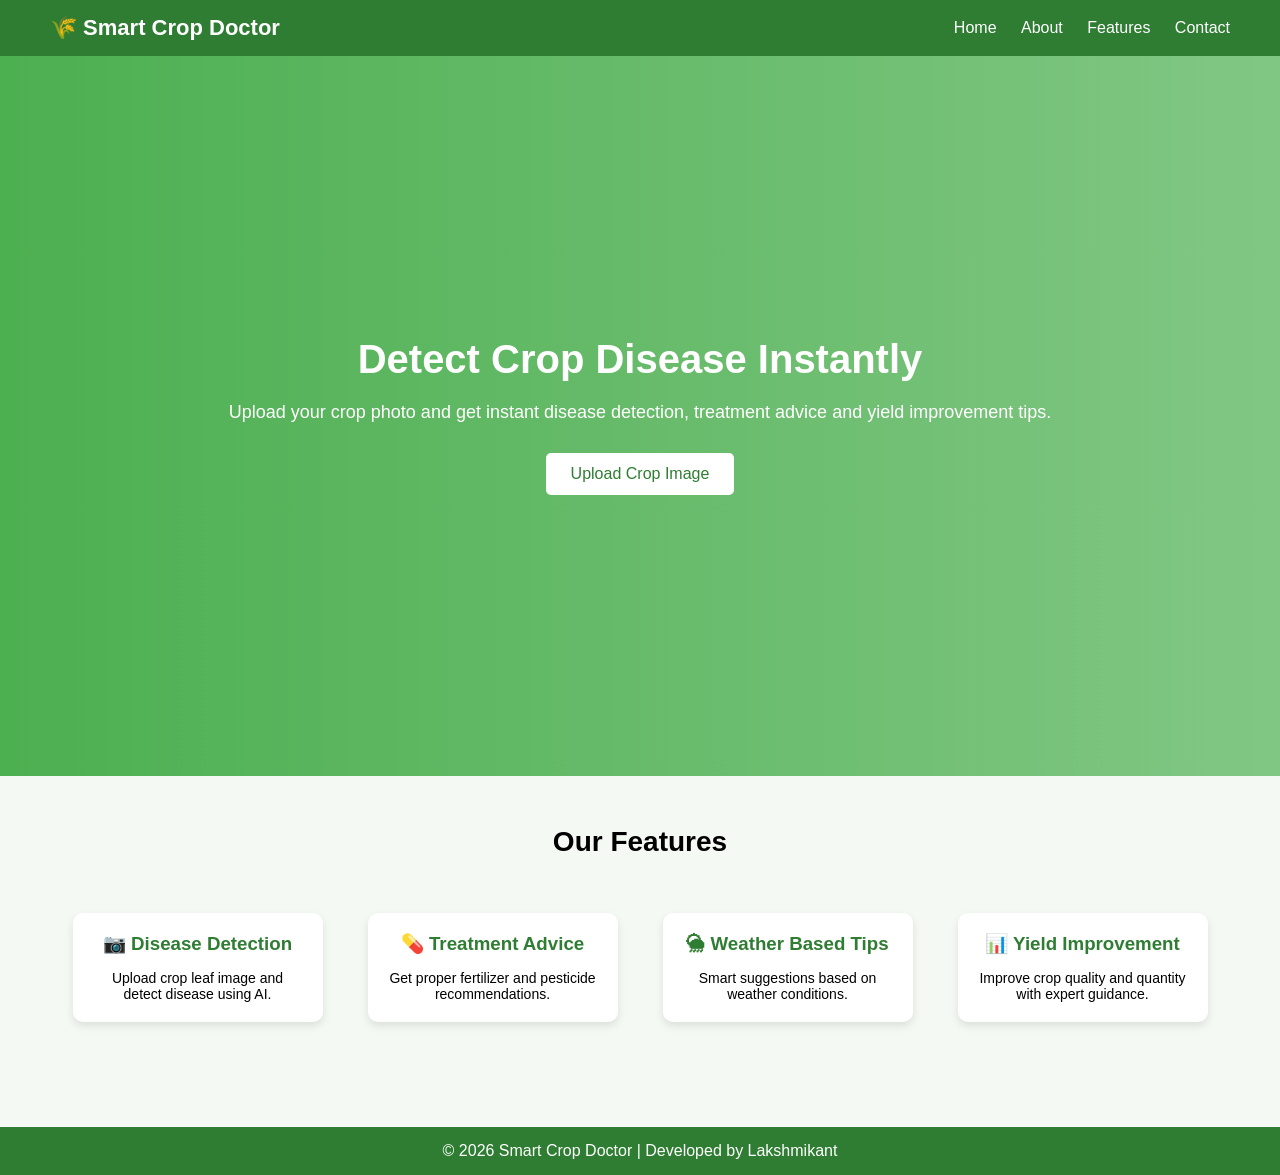
==== index.html @ f1ba3f84 "add link" ====
<!DOCTYPE html>
<html lang="en">
<head>
    <meta charset="UTF-8">
    <title>Smart Crop Doctor</title>
    <link rel="stylesheet" href="style.css">
</head>
<body>

    <!-- Navigation Bar -->
    <header>
        <div class="logo">🌾 Smart Crop Doctor</div>
        <nav>
            <a href="#">Home</a>
            <a href="#">About</a>
            <a href="#">Features</a>
            <a href="#">Contact</a>
        </nav>
    </header>

    <!-- Hero Section -->
    <section class="hero">
        <div class="hero-text">
            <h1>Detect Crop Disease Instantly</h1>
            <p>Upload your crop photo and get instant disease detection, treatment advice and yield improvement tips.</p>
            <button onclick="uploadAlert()">Upload Crop Image</button>
        </div>
    </section>

    <!-- Features Section -->
    <section class="features">
        <h2>Our Features</h2>
        <div class="feature-box">
            <div class="card">
                <h3>📷 Disease Detection</h3>
                <p>Upload crop leaf image and detect disease using AI.</p>
            </div>
            <div class="card">
                <h3>💊 Treatment Advice</h3>
                <p>Get proper fertilizer and pesticide recommendations.</p>
            </div>
            <div class="card">
                <h3>🌦 Weather Based Tips</h3>
                <p>Smart suggestions based on weather conditions.</p>
            </div>
            <div class="card">
                <h3>📊 Yield Improvement</h3>
                <p>Improve crop quality and quantity with expert guidance.</p>
            </div>
        </div>
    </section>

    <!-- Footer -->
    <footer>
        <p>© 2026 Smart Crop Doctor | Developed by Lakshmikant</p>
    </footer>

    <script src="script.js"></script>
</body>
</html>
---- style.css ----
* {
    margin: 0;
    padding: 0;
    box-sizing: border-box;
    font-family: Arial, sans-serif;
}

body {
    background-color: #f4f9f4;
}

/* Header */
header {
    display: flex;
    justify-content: space-between;
    align-items: center;
    background-color: #2e7d32;
    padding: 15px 50px;
    color: white;
}

header .logo {
    font-size: 22px;
    font-weight: bold;
}

nav a {
    color: white;
    text-decoration: none;
    margin-left: 20px;
    font-size: 16px;
}

nav a:hover {
    text-decoration: underline;
}

/* Hero Section */
.hero {
    height: 80vh;
    background: linear-gradient(to right, #4caf50, #81c784);
    display: flex;
    justify-content: center;
    align-items: center;
    text-align: center;
    color: white;
    padding: 20px;
}

.hero h1 {
    font-size: 40px;
    margin-bottom: 20px;
}

.hero p {
    font-size: 18px;
    margin-bottom: 30px;
}

.hero button {
    padding: 12px 25px;
    font-size: 16px;
    background-color: white;
    color: #2e7d32;
    border: none;
    cursor: pointer;
    border-radius: 5px;
}

.hero button:hover {
    background-color: #e8f5e9;
}

/* Features */
.features {
    padding: 50px;
    text-align: center;
}

.features h2 {
    margin-bottom: 40px;
    font-size: 28px;
}

.feature-box {
    display: flex;
    justify-content: space-around;
    flex-wrap: wrap;
}

.card {
    background: white;
    width: 250px;
    padding: 20px;
    margin: 15px;
    border-radius: 10px;
    box-shadow: 0 4px 8px rgba(0,0,0,0.1);
}

.card h3 {
    margin-bottom: 15px;
    color: #2e7d32;
}

.card p {
    font-size: 14px;
}

/* Footer */
footer {
    background-color: #2e7d32;
    color: white;
    text-align: center;
    padding: 15px;
    margin-top: 40px;
}
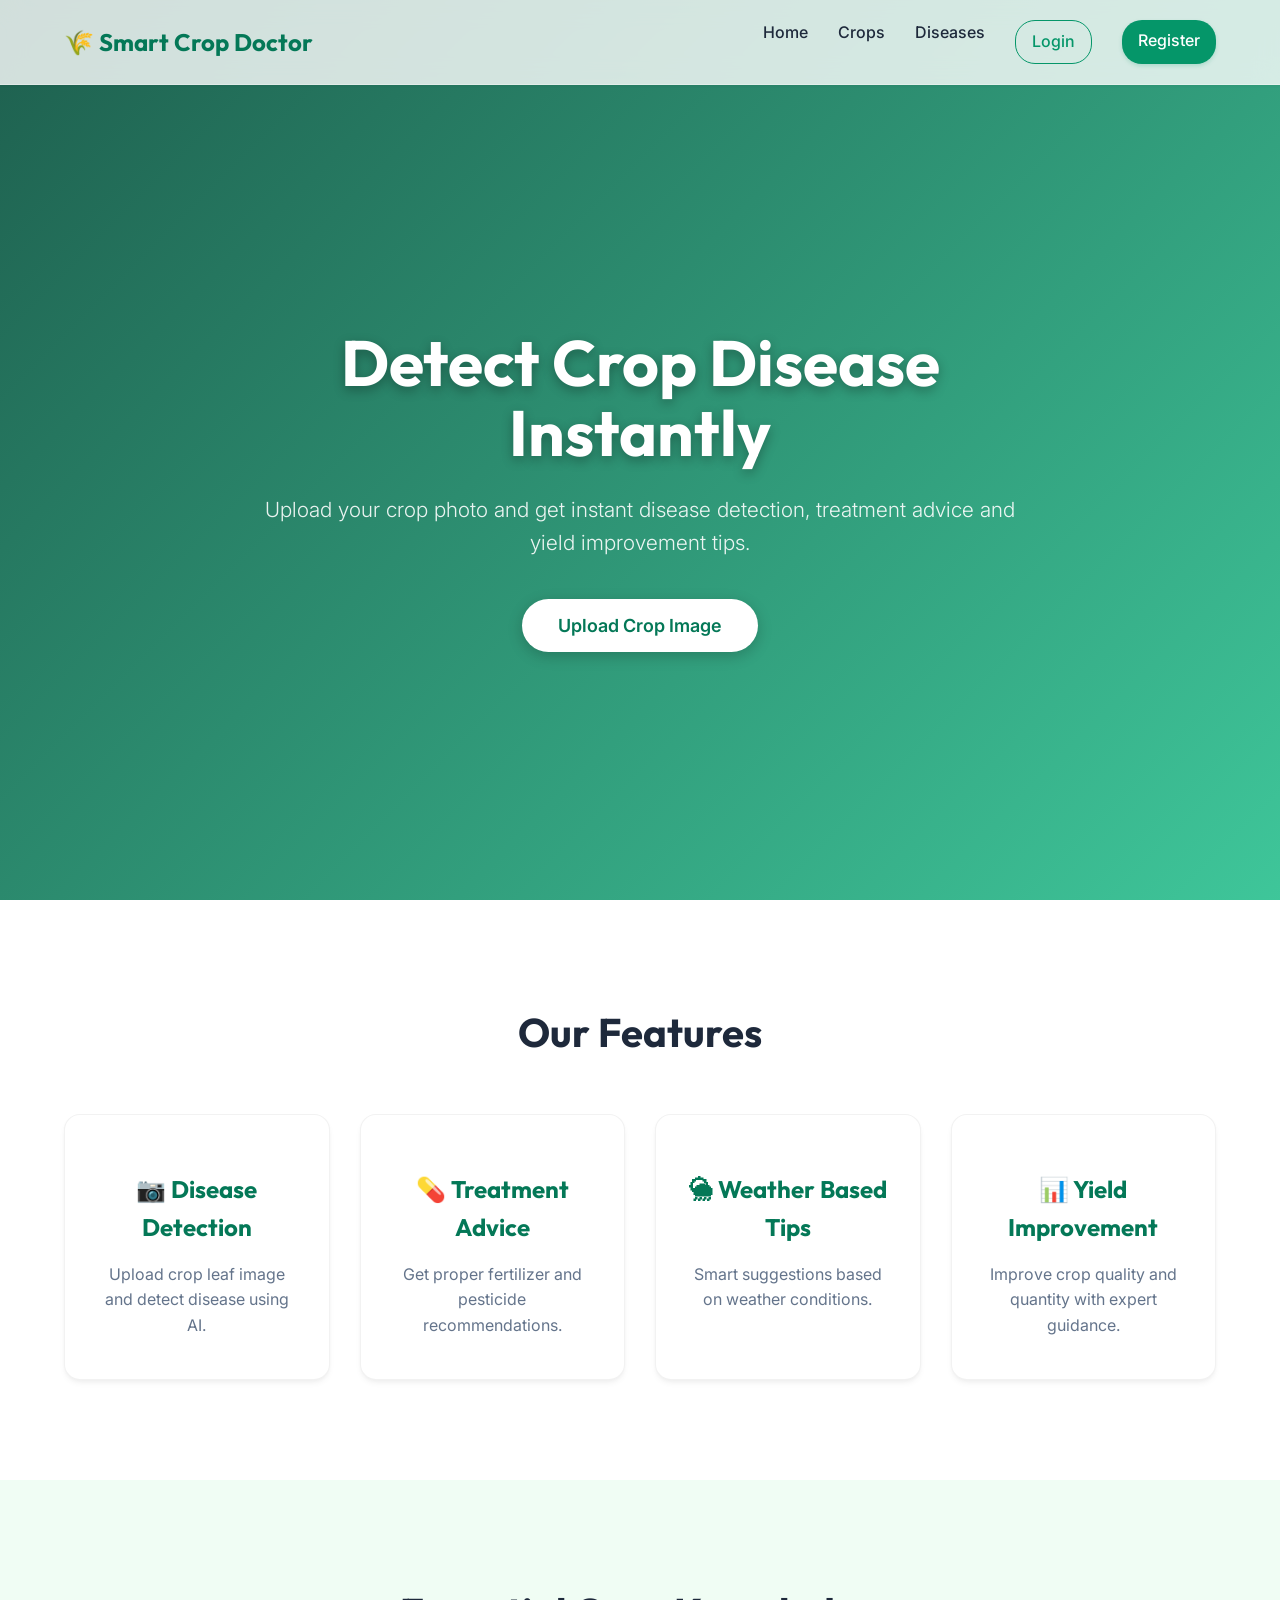
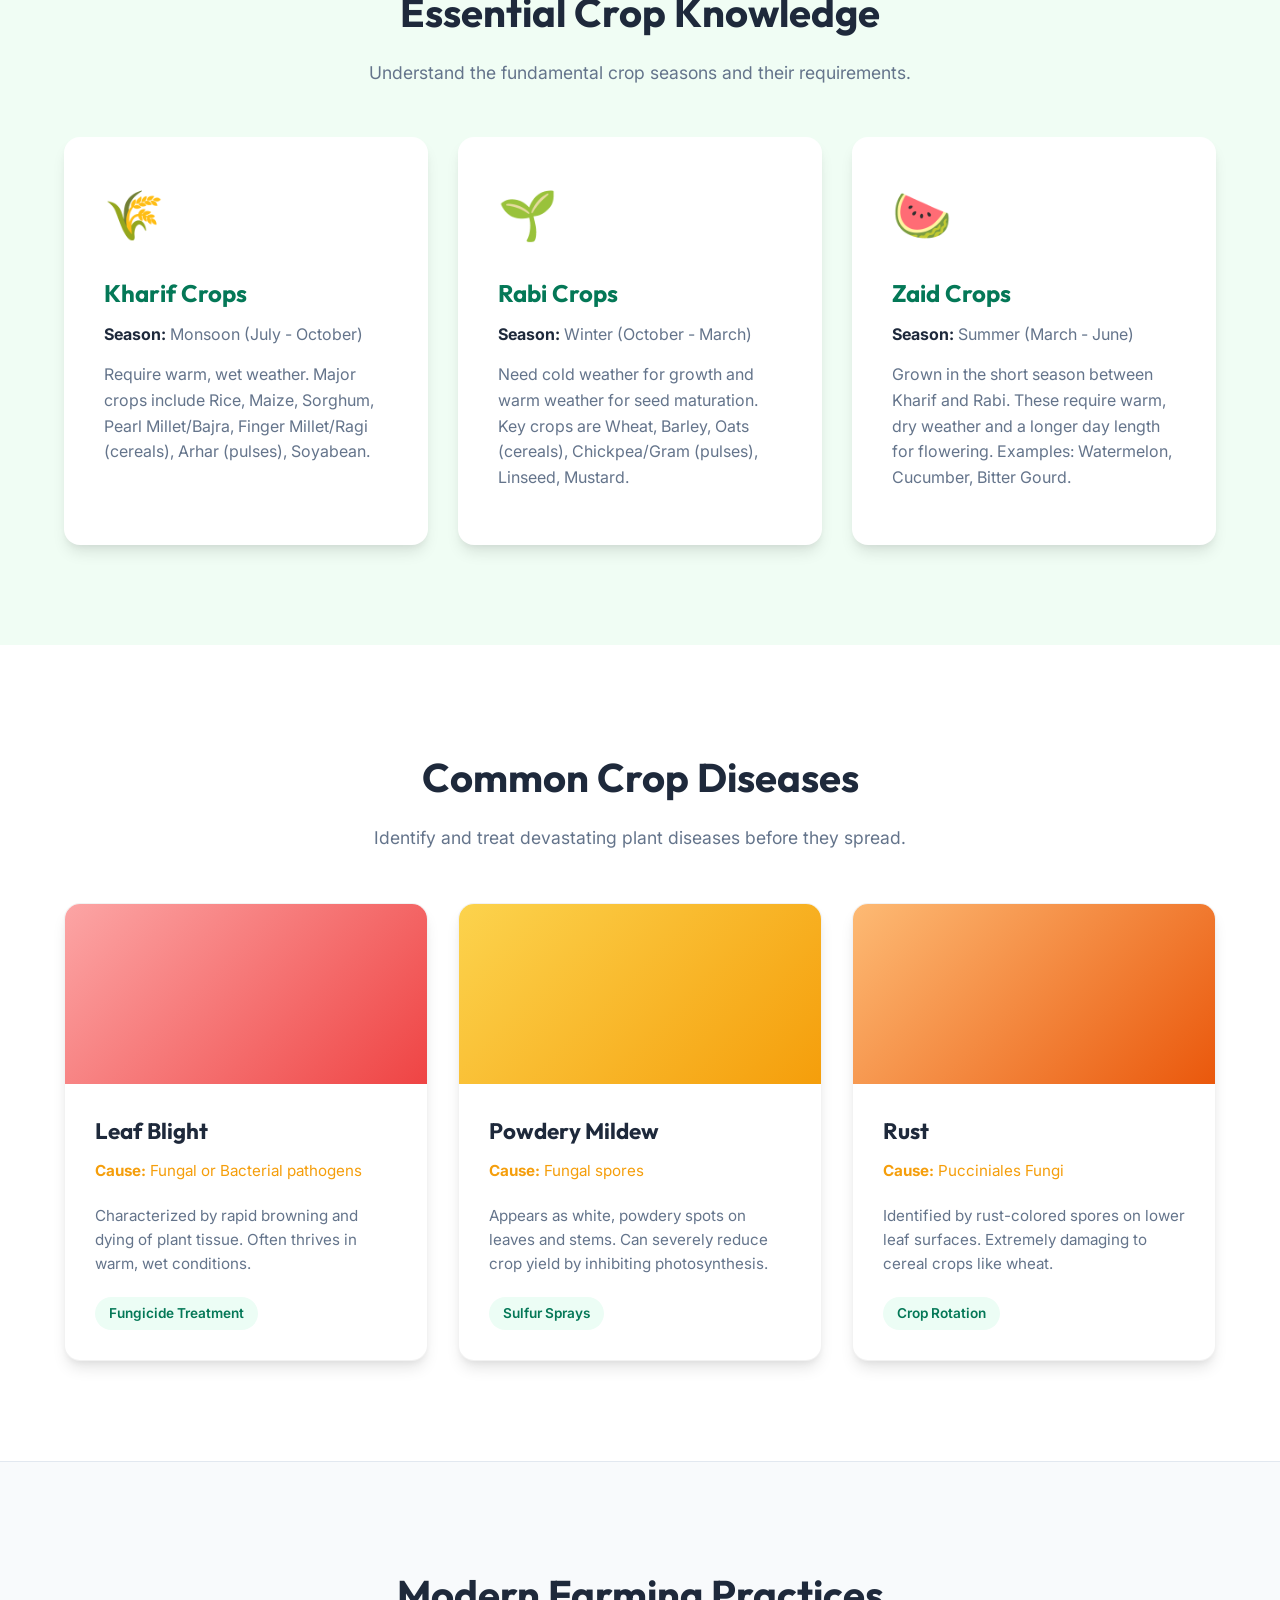
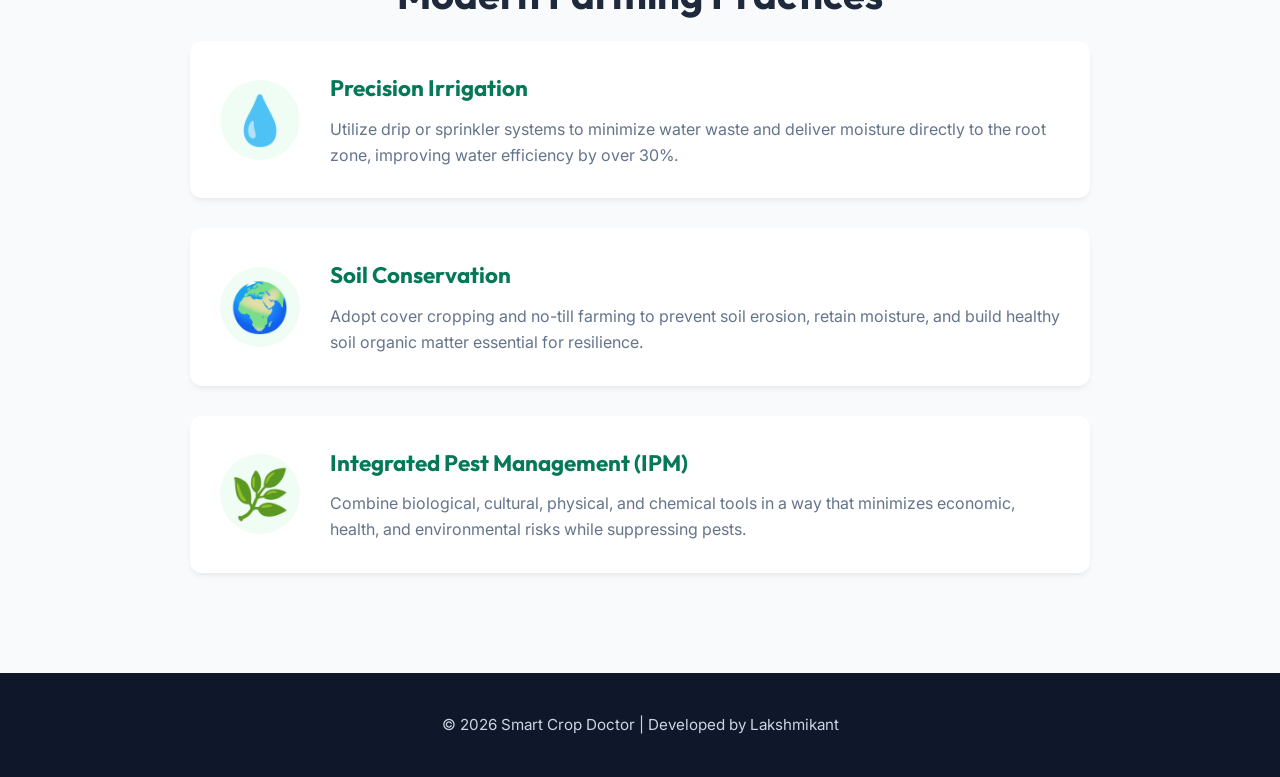
==== commit ba60a531: "edit" ====
--- a/index.html
+++ b/index.html
@@ -2,7 +2,10 @@
 <html lang="en">
 <head>
     <meta charset="UTF-8">
-    <title>Smart Crop Doctor</title>
+    <meta name="viewport" content="width=device-width, initial-scale=1.0">
+    <title>Smart Crop Doctor | Advanced Plant Care</title>
+    <!-- Google Fonts -->
+    <link href="https://fonts.googleapis.com/css2?family=Inter:wght@300;400;500;600;700&family=Outfit:wght@400;600;700&display=swap" rel="stylesheet">
     <link rel="stylesheet" href="style.css">
 </head>
 <body>
@@ -11,10 +14,11 @@
     <header>
         <div class="logo">🌾 Smart Crop Doctor</div>
         <nav>
-            <a href="#">Home</a>
-            <a href="#">About</a>
-            <a href="#">Features</a>
-            <a href="#">Contact</a>
+            <a href="index.html">Home</a>
+            <a href="index.html#crops">Crops</a>
+            <a href="index.html#diseases">Diseases</a>
+            <a href="login.html" class="nav-btn login-btn-nav">Login</a>
+            <a href="register.html" class="nav-btn register-btn-nav">Register</a>
         </nav>
     </header>
 
@@ -50,6 +54,96 @@
         </div>
     </section>
 
+    <!-- Crop Information Section -->
+    <section class="info-section crop-info" id="crops">
+        <h2 class="section-title">Essential Crop Knowledge</h2>
+        <p class="section-subtitle">Understand the fundamental crop seasons and their requirements.</p>
+        <div class="grid-container">
+            <div class="info-card fade-in">
+                <div class="card-icon">🌾</div>
+                <h3>Kharif Crops</h3>
+                <p><strong>Season:</strong> Monsoon (July - October)</p>
+                <p>Require warm, wet weather. Major crops include Rice, Maize, Sorghum, Pearl Millet/Bajra, Finger Millet/Ragi (cereals), Arhar (pulses), Soyabean.</p>
+            </div>
+            <div class="info-card fade-in">
+                <div class="card-icon">🌱</div>
+                <h3>Rabi Crops</h3>
+                <p><strong>Season:</strong> Winter (October - March)</p>
+                <p>Need cold weather for growth and warm weather for seed maturation. Key crops are Wheat, Barley, Oats (cereals), Chickpea/Gram (pulses), Linseed, Mustard.</p>
+            </div>
+            <div class="info-card fade-in">
+                <div class="card-icon">🍉</div>
+                <h3>Zaid Crops</h3>
+                <p><strong>Season:</strong> Summer (March - June)</p>
+                <p>Grown in the short season between Kharif and Rabi. These require warm, dry weather and a longer day length for flowering. Examples: Watermelon, Cucumber, Bitter Gourd.</p>
+            </div>
+        </div>
+    </section>
+
+    <!-- Common Diseases Section -->
+    <section class="info-section diseases-info" id="diseases">
+        <h2 class="section-title">Common Crop Diseases</h2>
+        <p class="section-subtitle">Identify and treat devastating plant diseases before they spread.</p>
+        <div class="grid-container">
+            <div class="disease-card fade-in">
+                <div class="disease-img red-gradient"></div>
+                <div class="disease-content">
+                    <h3>Leaf Blight</h3>
+                    <p class="disease-cause"><strong>Cause:</strong> Fungal or Bacterial pathogens</p>
+                    <p>Characterized by rapid browning and dying of plant tissue. Often thrives in warm, wet conditions.</p>
+                    <span class="treatment-badge">Fungicide Treatment</span>
+                </div>
+            </div>
+            <div class="disease-card fade-in">
+                <div class="disease-img orange-gradient"></div>
+                <div class="disease-content">
+                    <h3>Powdery Mildew</h3>
+                    <p class="disease-cause"><strong>Cause:</strong> Fungal spores</p>
+                    <p>Appears as white, powdery spots on leaves and stems. Can severely reduce crop yield by inhibiting photosynthesis.</p>
+                    <span class="treatment-badge">Sulfur Sprays</span>
+                </div>
+            </div>
+            <div class="disease-card fade-in">
+                <div class="disease-img brown-gradient"></div>
+                <div class="disease-content">
+                    <h3>Rust</h3>
+                    <p class="disease-cause"><strong>Cause:</strong> Pucciniales Fungi</p>
+                    <p>Identified by rust-colored spores on lower leaf surfaces. Extremely damaging to cereal crops like wheat.</p>
+                    <span class="treatment-badge">Crop Rotation</span>
+                </div>
+            </div>
+        </div>
+    </section>
+
+    <!-- Agriculture Best Practices -->
+    <section class="info-section best-practices" id="practices">
+        <h2 class="section-title">Modern Farming Practices</h2>
+        <div class="practices-container">
+            <div class="practice-item fade-in">
+                <div class="practice-icon">💧</div>
+                <div class="practice-text">
+                    <h3>Precision Irrigation</h3>
+                    <p>Utilize drip or sprinkler systems to minimize water waste and deliver moisture directly to the root zone, improving water efficiency by over 30%.</p>
+                </div>
+            </div>
+            <div class="practice-item fade-in">
+                <div class="practice-icon">🌍</div>
+                <div class="practice-text">
+                    <h3>Soil Conservation</h3>
+                    <p>Adopt cover cropping and no-till farming to prevent soil erosion, retain moisture, and build healthy soil organic matter essential for resilience.</p>
+                </div>
+            </div>
+            <div class="practice-item fade-in">
+                <div class="practice-icon">🌿</div>
+                <div class="practice-text">
+                    <h3>Integrated Pest Management (IPM)</h3>
+                    <p>Combine biological, cultural, physical, and chemical tools in a way that minimizes economic, health, and environmental risks while suppressing pests.</p>
+                </div>
+            </div>
+        </div>
+    </section>
+
+
     <!-- Footer -->
     <footer>
         <p>© 2026 Smart Crop Doctor | Developed by Lakshmikant</p>
--- a/style.css
+++ b/style.css
@@ -1,12 +1,37 @@
+:root {
+    --primary-color: #059669;
+    --primary-light: #10b981;
+    --primary-dark: #047857;
+    --background-color: #f8fafc;
+    --surface-color: #ffffff;
+    --text-main: #1e293b;
+    --text-muted: #64748b;
+    --accent: #f59e0b;
+    --border-radius-lg: 16px;
+    --border-radius-md: 12px;
+    --transition: all 0.3s cubic-bezier(0.4, 0, 0.2, 1);
+    --shadow-sm: 0 4px 6px -1px rgba(0, 0, 0, 0.05), 0 2px 4px -1px rgba(0, 0, 0, 0.03);
+    --shadow-md: 0 10px 15px -3px rgba(0, 0, 0, 0.1), 0 4px 6px -2px rgba(0, 0, 0, 0.05);
+    --shadow-lg: 0 20px 25px -5px rgba(0, 0, 0, 0.1), 0 10px 10px -5px rgba(0, 0, 0, 0.04);
+}
+
 * {
     margin: 0;
     padding: 0;
     box-sizing: border-box;
-    font-family: Arial, sans-serif;
+    scroll-behavior: smooth;
 }
 
 body {
-    background-color: #f4f9f4;
+    background-color: var(--background-color);
+    font-family: 'Inter', sans-serif;
+    color: var(--text-main);
+    line-height: 1.6;
+    overflow-x: hidden;
+}
+
+h1, h2, h3, h4, .logo {
+    font-family: 'Outfit', sans-serif;
 }
 
 /* Header */
@@ -14,103 +39,449 @@
     display: flex;
     justify-content: space-between;
     align-items: center;
-    background-color: #2e7d32;
-    padding: 15px 50px;
-    color: white;
+    background: rgba(255, 255, 255, 0.8);
+    backdrop-filter: blur(12px);
+    -webkit-backdrop-filter: blur(12px);
+    padding: 20px 5%;
+    position: fixed;
+    width: 100%;
+    top: 0;
+    z-index: 1000;
+    box-shadow: 0 1px 3px rgba(0,0,0,0.05);
+    border-bottom: 1px solid rgba(255,255,255,0.3);
 }
 
 header .logo {
-    font-size: 22px;
-    font-weight: bold;
+    font-size: 24px;
+    font-weight: 700;
+    color: var(--primary-dark);
+    display: flex;
+    align-items: center;
+    gap: 8px;
+}
+
+nav {
+    display: flex;
+    gap: 30px;
 }
 
 nav a {
-    color: white;
+    color: var(--text-main);
     text-decoration: none;
-    margin-left: 20px;
     font-size: 16px;
+    font-weight: 500;
+    transition: var(--transition);
+    position: relative;
+}
+
+nav a::after {
+    content: '';
+    position: absolute;
+    bottom: -4px;
+    left: 0;
+    width: 0;
+    height: 2px;
+    background-color: var(--primary-color);
+    transition: var(--transition);
 }
 
 nav a:hover {
-    text-decoration: underline;
+    color: var(--primary-color);
+}
+
+nav a:not(.nav-btn):hover::after {
+    width: 100%;
+}
+
+.nav-btn {
+    padding: 8px 16px;
+    border-radius: 20px;
+    transition: var(--transition);
+}
+
+.login-btn-nav {
+    border: 1px solid var(--primary-color);
+    color: var(--primary-color) !important;
+}
+
+.login-btn-nav:hover {
+    background-color: #f0fdf4;
+}
+
+.register-btn-nav {
+    background-color: var(--primary-color);
+    color: white !important;
+    box-shadow: 0 2px 4px rgba(5, 150, 105, 0.2);
+}
+
+.register-btn-nav:hover {
+    background-color: var(--primary-dark);
+    transform: translateY(-2px);
+    box-shadow: 0 4px 6px rgba(5, 150, 105, 0.3);
 }
 
 /* Hero Section */
 .hero {
-    height: 80vh;
-    background: linear-gradient(to right, #4caf50, #81c784);
+    min-height: 100vh;
+    background: linear-gradient(135deg, rgba(6, 78, 59, 0.9), rgba(16, 185, 129, 0.8)), url('https://images.unsplash.com/photo-1625246333195-78d9c38ad449?ixlib=rb-4.0.3&auto=format&fit=crop&w=1920&q=80') center/cover no-repeat;
     display: flex;
     justify-content: center;
     align-items: center;
     text-align: center;
     color: white;
-    padding: 20px;
+    padding: 100px 20px 20px;
+}
+
+.hero-text {
+    max-width: 800px;
+    animation: slideUp 1s ease-out;
+}
+
+@keyframes slideUp {
+    from { opacity: 0; transform: translateY(30px); }
+    to { opacity: 1; transform: translateY(0); }
 }
 
 .hero h1 {
-    font-size: 40px;
-    margin-bottom: 20px;
+    font-size: clamp(3rem, 5vw, 4.5rem);
+    font-weight: 700;
+    margin-bottom: 24px;
+    line-height: 1.1;
+    text-shadow: 0 4px 12px rgba(0,0,0,0.3);
 }
 
 .hero p {
+    font-size: clamp(1.1rem, 2vw, 1.3rem);
+    margin-bottom: 40px;
+    opacity: 0.9;
+    font-weight: 300;
+}
+
+.hero button {
+    padding: 16px 36px;
     font-size: 18px;
-    margin-bottom: 30px;
-}
-
-.hero button {
-    padding: 12px 25px;
-    font-size: 16px;
-    background-color: white;
-    color: #2e7d32;
+    font-weight: 600;
+    font-family: 'Inter', sans-serif;
+    background-color: var(--surface-color);
+    color: var(--primary-dark);
     border: none;
     cursor: pointer;
-    border-radius: 5px;
+    border-radius: 50px;
+    box-shadow: 0 4px 15px rgba(0,0,0,0.2);
+    transition: var(--transition);
+    display: inline-flex;
+    align-items: center;
+    gap: 10px;
 }
 
 .hero button:hover {
-    background-color: #e8f5e9;
-}
-
-/* Features */
+    transform: translateY(-3px);
+    box-shadow: 0 8px 25px rgba(0,0,0,0.3);
+    background-color: #f0fdf4;
+}
+
+/* Typography styles for sections */
+.section-title {
+    font-size: 2.5rem;
+    color: var(--text-main);
+    margin-bottom: 15px;
+}
+
+.section-subtitle {
+    color: var(--text-muted);
+    font-size: 1.1rem;
+    max-width: 600px;
+    margin: 0 auto 50px;
+}
+
+/* Features Section */
 .features {
-    padding: 50px;
+    padding: 100px 5%;
     text-align: center;
+    background-color: var(--surface-color);
 }
 
 .features h2 {
-    margin-bottom: 40px;
-    font-size: 28px;
+    font-size: 2.5rem;
+    margin-bottom: 50px;
+    color: var(--text-main);
 }
 
 .feature-box {
-    display: flex;
-    justify-content: space-around;
-    flex-wrap: wrap;
+    display: grid;
+    grid-template-columns: repeat(auto-fit, minmax(260px, 1fr));
+    gap: 30px;
+    max-width: 1200px;
+    margin: 0 auto;
 }
 
 .card {
-    background: white;
-    width: 250px;
-    padding: 20px;
-    margin: 15px;
-    border-radius: 10px;
-    box-shadow: 0 4px 8px rgba(0,0,0,0.1);
+    background: var(--surface-color);
+    padding: 40px 30px;
+    border-radius: var(--border-radius-lg);
+    box-shadow: var(--shadow-sm);
+    transition: var(--transition);
+    border: 1px solid rgba(0,0,0,0.05);
+    text-align: center;
+}
+
+.card:hover {
+    transform: translateY(-10px);
+    box-shadow: var(--shadow-lg);
+    border-color: var(--primary-light);
 }
 
 .card h3 {
+    margin: 15px 0;
+    color: var(--primary-dark);
+    font-size: 1.5rem;
+    display: flex;
+    flex-direction: column;
+    align-items: center;
+    gap: 15px;
+}
+
+.card p {
+    color: var(--text-muted);
+    font-size: 1rem;
+}
+
+/* General Layout for Info Sections */
+.info-section {
+    padding: 100px 5%;
+    text-align: center;
+}
+
+.grid-container {
+    display: grid;
+    grid-template-columns: repeat(auto-fit, minmax(300px, 1fr));
+    gap: 30px;
+    max-width: 1200px;
+    margin: 0 auto;
+}
+
+/* Crop Info Section */
+.crop-info {
+    background-color: #f0fdf4;
+}
+
+.info-card {
+    background: var(--surface-color);
+    padding: 40px;
+    border-radius: var(--border-radius-lg);
+    box-shadow: var(--shadow-md);
+    text-align: left;
+    transition: var(--transition);
+    position: relative;
+    overflow: hidden;
+}
+
+.info-card::before {
+    content: '';
+    position: absolute;
+    top: 0;
+    left: 0;
+    width: 100%;
+    height: 4px;
+    background: linear-gradient(90deg, var(--primary-color), var(--primary-light));
+    transform: scaleX(0);
+    transform-origin: left;
+    transition: var(--transition);
+}
+
+.info-card:hover::before {
+    transform: scaleX(1);
+}
+
+.info-card:hover {
+    transform: translateY(-5px);
+    box-shadow: var(--shadow-lg);
+}
+
+.card-icon {
+    font-size: 3rem;
+    margin-bottom: 20px;
+}
+
+.info-card h3 {
+    font-size: 1.5rem;
+    margin-bottom: 10px;
+    color: var(--primary-dark);
+}
+
+.info-card p {
+    color: var(--text-muted);
     margin-bottom: 15px;
-    color: #2e7d32;
-}
-
-.card p {
-    font-size: 14px;
+}
+
+.info-card strong {
+    color: var(--text-main);
+}
+
+/* Diseases Info Section */
+.diseases-info {
+    background-color: var(--surface-color);
+}
+
+.disease-card {
+    background: var(--surface-color);
+    border-radius: var(--border-radius-lg);
+    overflow: hidden;
+    box-shadow: var(--shadow-md);
+    text-align: left;
+    transition: var(--transition);
+    border: 1px solid rgba(0,0,0,0.05);
+}
+
+.disease-card:hover {
+    transform: translateY(-5px);
+    box-shadow: var(--shadow-lg);
+}
+
+.disease-img {
+    height: 180px;
+    width: 100%;
+}
+
+.red-gradient { background: linear-gradient(135deg, #fca5a5, #ef4444); }
+.orange-gradient { background: linear-gradient(135deg, #fcd34d, #f59e0b); }
+.brown-gradient { background: linear-gradient(135deg, #fdba74, #ea580c); }
+
+.disease-content {
+    padding: 30px;
+}
+
+.disease-content h3 {
+    font-size: 1.4rem;
+    margin-bottom: 10px;
+    color: var(--text-main);
+}
+
+.disease-cause {
+    font-size: 0.9rem;
+    color: var(--accent) !important;
+    margin-bottom: 12px;
+}
+
+.disease-content p {
+    color: var(--text-muted);
+    margin-bottom: 20px;
+    font-size: 0.95rem;
+}
+
+.treatment-badge {
+    display: inline-block;
+    padding: 6px 14px;
+    background-color: #ecfdf5;
+    color: var(--primary-dark);
+    border-radius: 20px;
+    font-size: 0.85rem;
+    font-weight: 600;
+}
+
+/* Best Practices */
+.best-practices {
+    background-color: #f8fafc;
+    border-top: 1px solid #e2e8f0;
+}
+
+.practices-container {
+    max-width: 900px;
+    margin: 0 auto;
+    display: flex;
+    flex-direction: column;
+    gap: 30px;
+}
+
+.practice-item {
+    display: flex;
+    align-items: center;
+    background: var(--surface-color);
+    padding: 30px;
+    border-radius: var(--border-radius-md);
+    box-shadow: var(--shadow-sm);
+    transition: var(--transition);
+    text-align: left;
+    gap: 30px;
+}
+
+.practice-item:hover {
+    transform: translateX(10px);
+    box-shadow: var(--shadow-md);
+    border-left: 4px solid var(--primary-color);
+}
+
+.practice-icon {
+    font-size: 3rem;
+    flex-shrink: 0;
+    width: 80px;
+    height: 80px;
+    background: #f0fdf4;
+    border-radius: 50%;
+    display: flex;
+    justify-content: center;
+    align-items: center;
+}
+
+.practice-text h3 {
+    font-size: 1.4rem;
+    margin-bottom: 10px;
+    color: var(--primary-dark);
+}
+
+.practice-text p {
+    color: var(--text-muted);
 }
 
 /* Footer */
 footer {
-    background-color: #2e7d32;
-    color: white;
+    background-color: #0f172a;
+    color: #cbd5e1;
     text-align: center;
-    padding: 15px;
-    margin-top: 40px;
+    padding: 40px 20px;
+}
+
+footer p {
+    font-size: 0.95rem;
+}
+
+/* Animations */
+.fade-in {
+    opacity: 0;
+    transform: translateY(30px);
+    transition: opacity 0.8s ease-out, transform 0.8s ease-out;
+}
+
+.fade-in.visible {
+    opacity: 1;
+    transform: translateY(0);
+}
+
+/* Responsive Design */
+@media (max-width: 768px) {
+    header {
+        flex-direction: column;
+        padding: 15px;
+    }
+    
+    nav {
+        margin-top: 15px;
+        gap: 15px;
+    }
+    
+    .hero {
+        padding-top: 140px;
+    }
+    
+    .practice-item {
+        flex-direction: column;
+        text-align: center;
+        gap: 15px;
+    }
+    
+    .practice-item:hover {
+        transform: translateY(-5px);
+        border-left: none;
+        border-bottom: 4px solid var(--primary-color);
+    }
 }
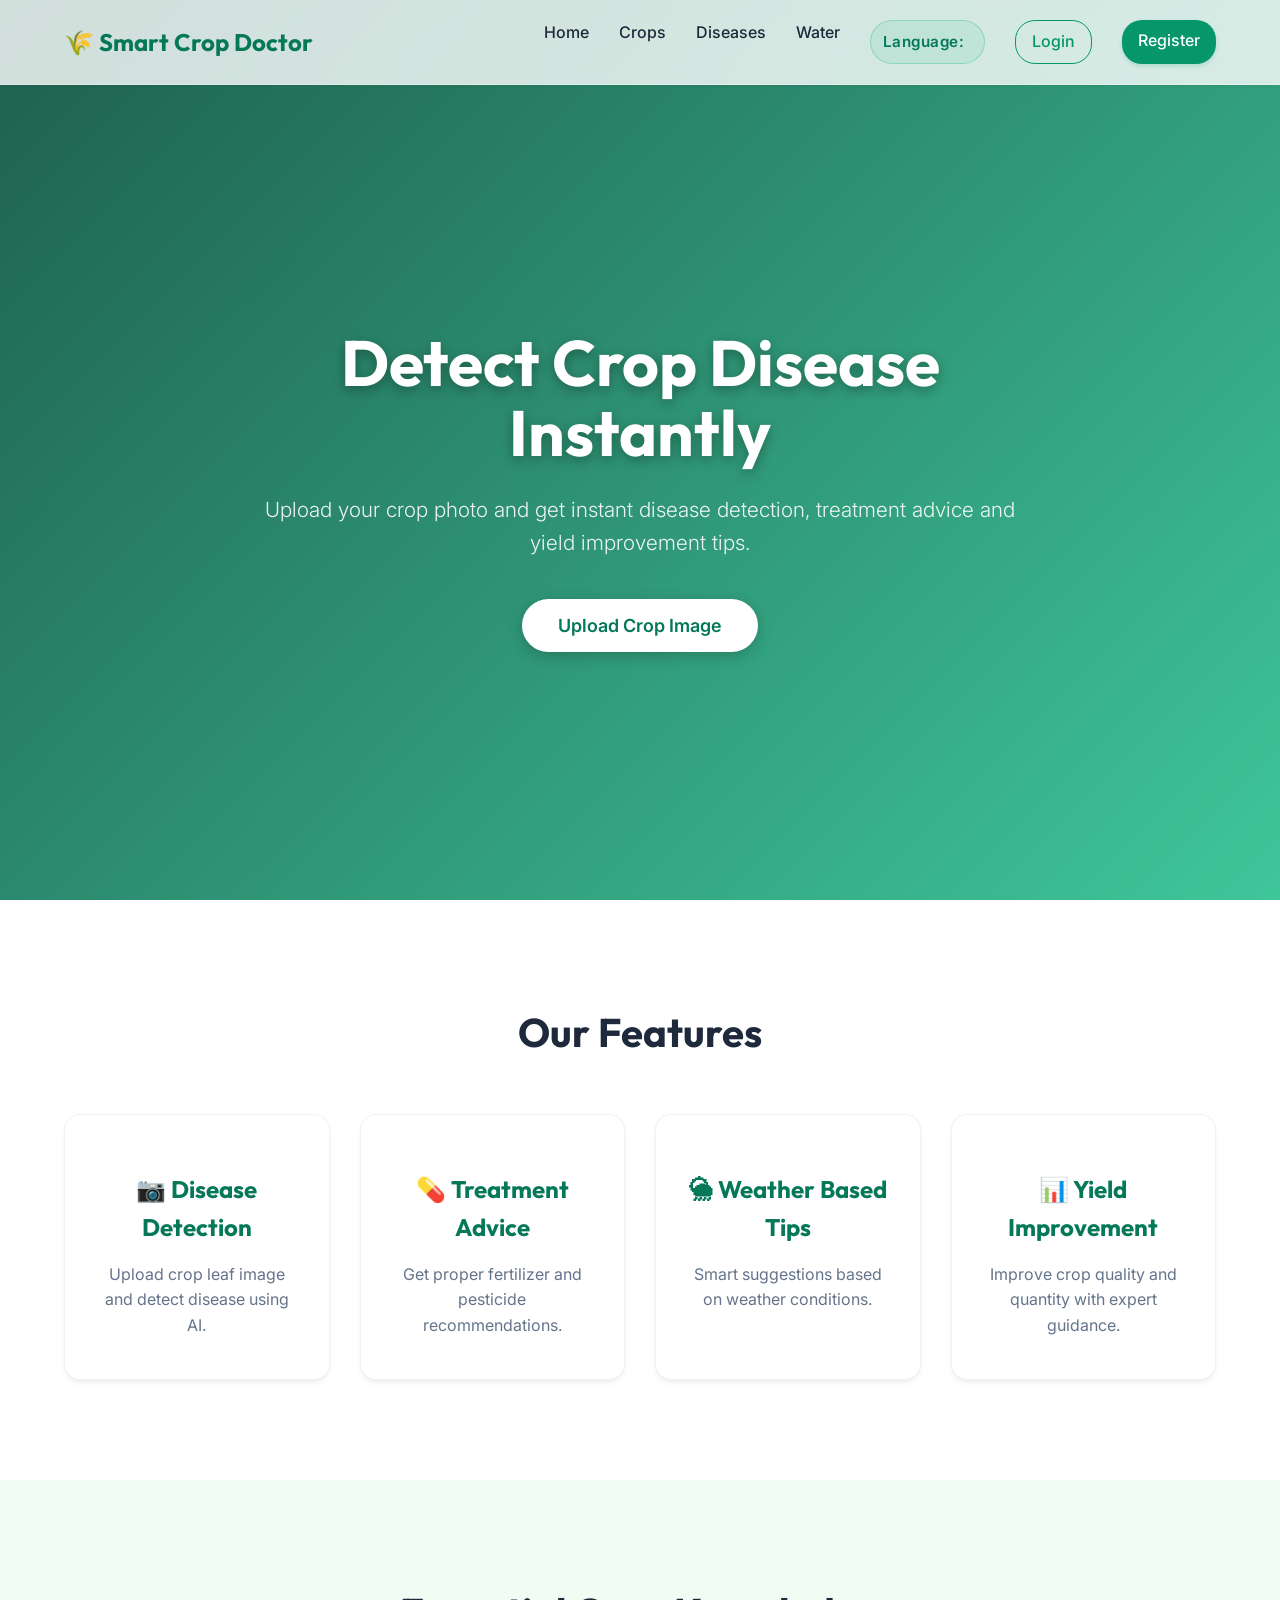
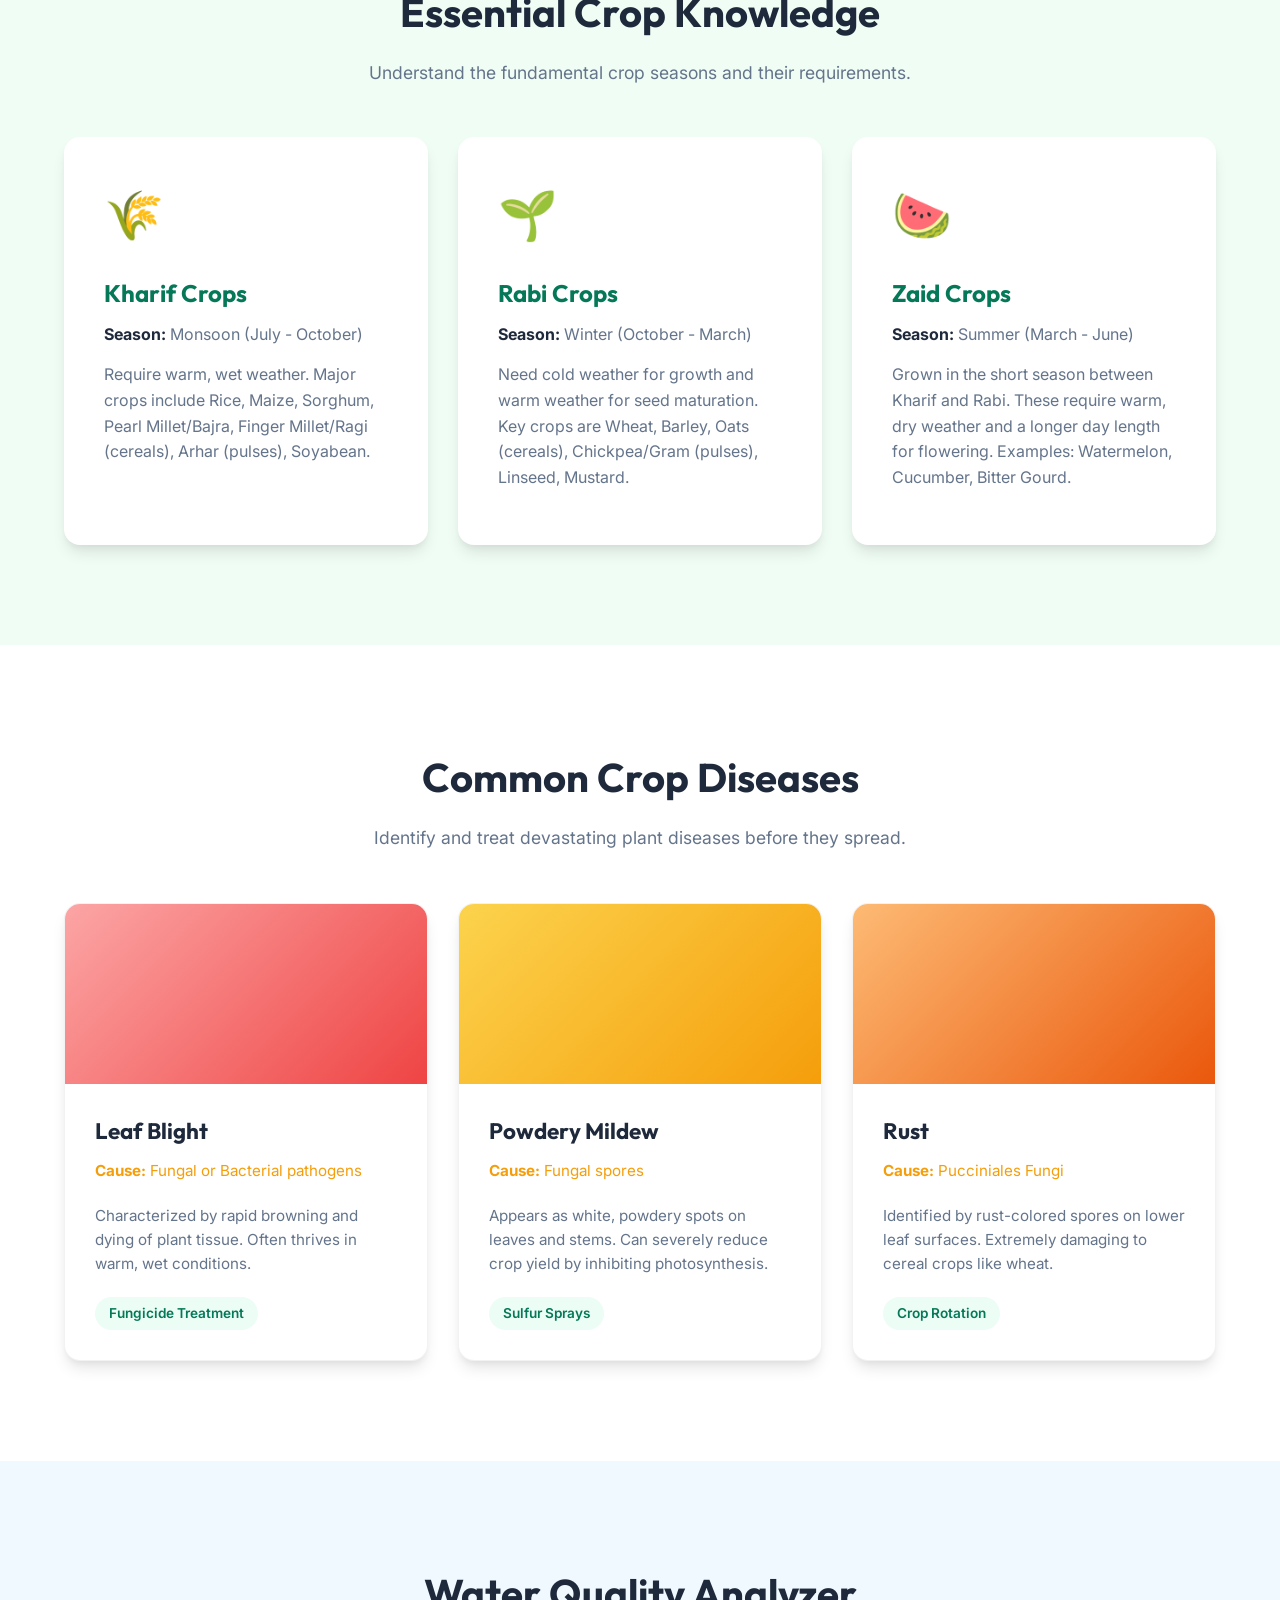
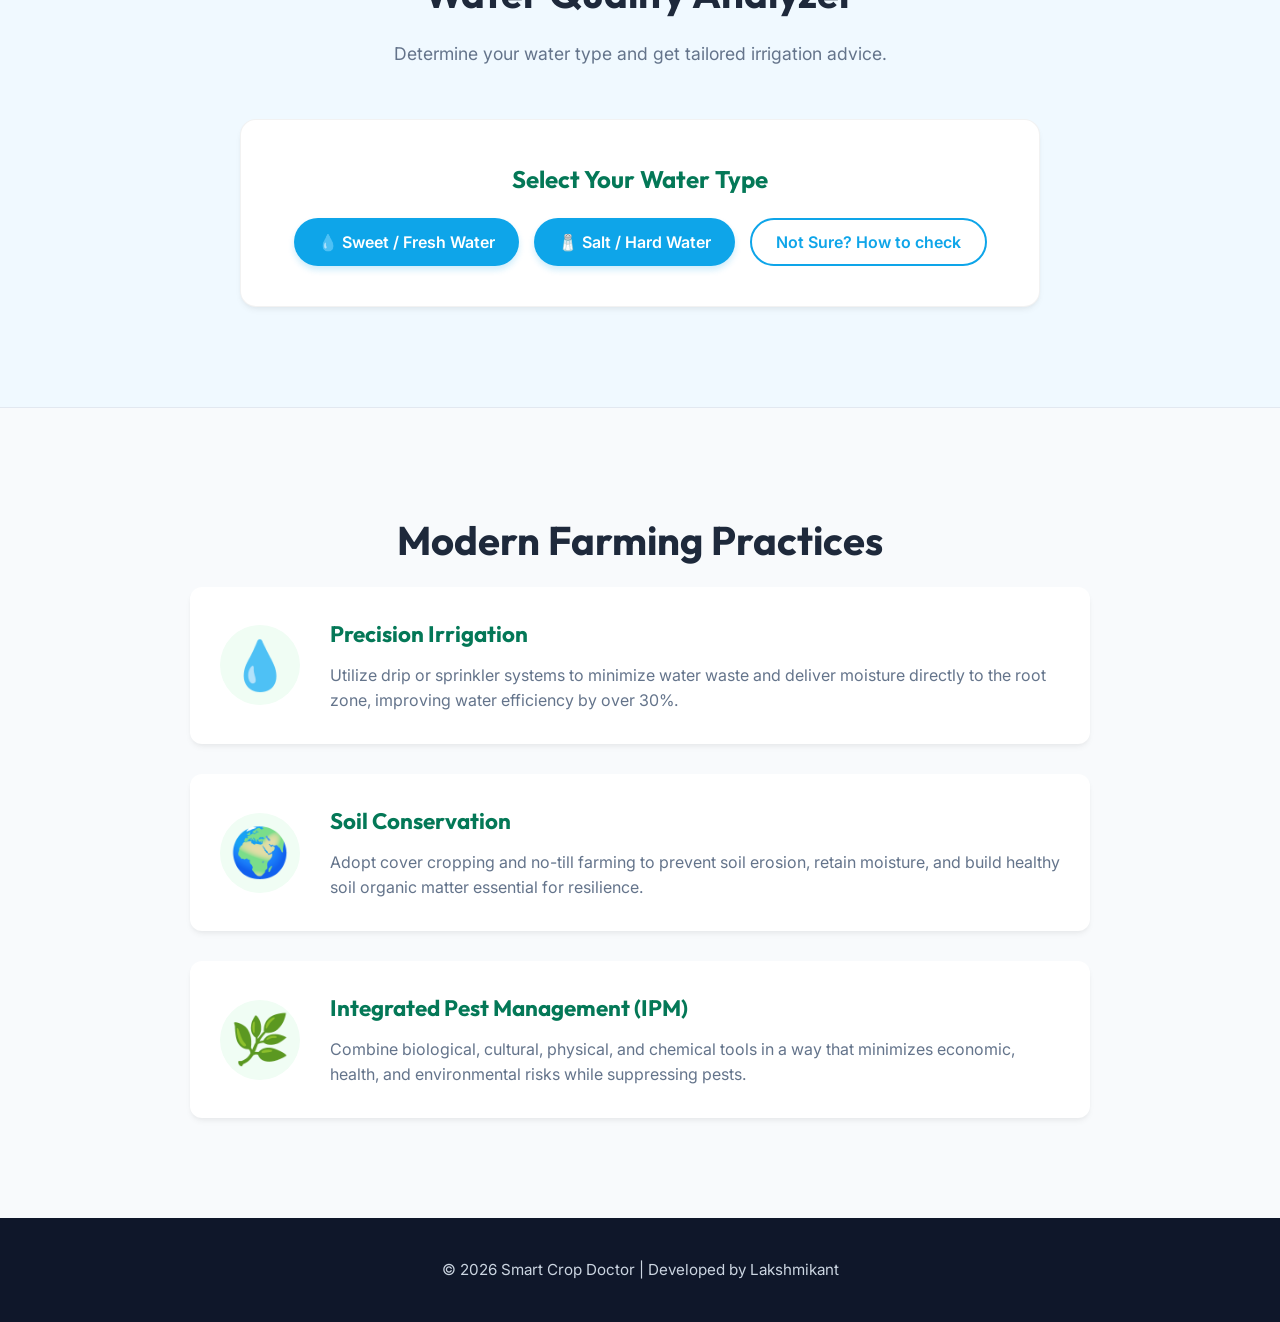
==== commit 06fa575a: "add language selection" ====
--- a/index.html
+++ b/index.html
@@ -1,13 +1,18 @@
 <!DOCTYPE html>
 <html lang="en">
+
 <head>
     <meta charset="UTF-8">
     <meta name="viewport" content="width=device-width, initial-scale=1.0">
     <title>Smart Crop Doctor | Advanced Plant Care</title>
     <!-- Google Fonts -->
-    <link href="https://fonts.googleapis.com/css2?family=Inter:wght@300;400;500;600;700&family=Outfit:wght@400;600;700&display=swap" rel="stylesheet">
+    <link
+        href="https://fonts.googleapis.com/css2?family=Inter:wght@300;400;500;600;700&family=Outfit:wght@400;600;700&display=swap"
+        rel="stylesheet">
     <link rel="stylesheet" href="style.css">
+    <link rel="stylesheet" href="translate.css">
 </head>
+
 <body>
 
     <!-- Navigation Bar -->
@@ -17,6 +22,11 @@
             <a href="index.html">Home</a>
             <a href="index.html#crops">Crops</a>
             <a href="index.html#diseases">Diseases</a>
+            <a href="index.html#water-quality">Water</a>
+            <div class="nav-translate-wrapper">
+                <span class="language-label">Language:</span>
+                <div id="google_translate_element" class="translate-container"></div>
+            </div>
             <a href="login.html" class="nav-btn login-btn-nav">Login</a>
             <a href="register.html" class="nav-btn register-btn-nav">Register</a>
         </nav>
@@ -26,7 +36,8 @@
     <section class="hero">
         <div class="hero-text">
             <h1>Detect Crop Disease Instantly</h1>
-            <p>Upload your crop photo and get instant disease detection, treatment advice and yield improvement tips.</p>
+            <p>Upload your crop photo and get instant disease detection, treatment advice and yield improvement tips.
+            </p>
             <button onclick="uploadAlert()">Upload Crop Image</button>
         </div>
     </section>
@@ -63,19 +74,22 @@
                 <div class="card-icon">🌾</div>
                 <h3>Kharif Crops</h3>
                 <p><strong>Season:</strong> Monsoon (July - October)</p>
-                <p>Require warm, wet weather. Major crops include Rice, Maize, Sorghum, Pearl Millet/Bajra, Finger Millet/Ragi (cereals), Arhar (pulses), Soyabean.</p>
+                <p>Require warm, wet weather. Major crops include Rice, Maize, Sorghum, Pearl Millet/Bajra, Finger
+                    Millet/Ragi (cereals), Arhar (pulses), Soyabean.</p>
             </div>
             <div class="info-card fade-in">
                 <div class="card-icon">🌱</div>
                 <h3>Rabi Crops</h3>
                 <p><strong>Season:</strong> Winter (October - March)</p>
-                <p>Need cold weather for growth and warm weather for seed maturation. Key crops are Wheat, Barley, Oats (cereals), Chickpea/Gram (pulses), Linseed, Mustard.</p>
+                <p>Need cold weather for growth and warm weather for seed maturation. Key crops are Wheat, Barley, Oats
+                    (cereals), Chickpea/Gram (pulses), Linseed, Mustard.</p>
             </div>
             <div class="info-card fade-in">
                 <div class="card-icon">🍉</div>
                 <h3>Zaid Crops</h3>
                 <p><strong>Season:</strong> Summer (March - June)</p>
-                <p>Grown in the short season between Kharif and Rabi. These require warm, dry weather and a longer day length for flowering. Examples: Watermelon, Cucumber, Bitter Gourd.</p>
+                <p>Grown in the short season between Kharif and Rabi. These require warm, dry weather and a longer day
+                    length for flowering. Examples: Watermelon, Cucumber, Bitter Gourd.</p>
             </div>
         </div>
     </section>
@@ -90,7 +104,8 @@
                 <div class="disease-content">
                     <h3>Leaf Blight</h3>
                     <p class="disease-cause"><strong>Cause:</strong> Fungal or Bacterial pathogens</p>
-                    <p>Characterized by rapid browning and dying of plant tissue. Often thrives in warm, wet conditions.</p>
+                    <p>Characterized by rapid browning and dying of plant tissue. Often thrives in warm, wet conditions.
+                    </p>
                     <span class="treatment-badge">Fungicide Treatment</span>
                 </div>
             </div>
@@ -99,7 +114,8 @@
                 <div class="disease-content">
                     <h3>Powdery Mildew</h3>
                     <p class="disease-cause"><strong>Cause:</strong> Fungal spores</p>
-                    <p>Appears as white, powdery spots on leaves and stems. Can severely reduce crop yield by inhibiting photosynthesis.</p>
+                    <p>Appears as white, powdery spots on leaves and stems. Can severely reduce crop yield by inhibiting
+                        photosynthesis.</p>
                     <span class="treatment-badge">Sulfur Sprays</span>
                 </div>
             </div>
@@ -108,9 +124,28 @@
                 <div class="disease-content">
                     <h3>Rust</h3>
                     <p class="disease-cause"><strong>Cause:</strong> Pucciniales Fungi</p>
-                    <p>Identified by rust-colored spores on lower leaf surfaces. Extremely damaging to cereal crops like wheat.</p>
+                    <p>Identified by rust-colored spores on lower leaf surfaces. Extremely damaging to cereal crops like
+                        wheat.</p>
                     <span class="treatment-badge">Crop Rotation</span>
                 </div>
+            </div>
+        </div>
+    </section>
+
+    <!-- Water Quality Section -->
+    <section class="info-section water-quality" id="water-quality">
+        <h2 class="section-title">Water Quality Analyzer</h2>
+        <p class="section-subtitle">Determine your water type and get tailored irrigation advice.</p>
+        
+        <div class="water-container">
+            <div class="water-card fade-in">
+                <h3>Select Your Water Type</h3>
+                <div class="water-options">
+                    <button class="water-btn" onclick="checkWater('sweet')">💧 Sweet / Fresh Water</button>
+                    <button class="water-btn" onclick="checkWater('salt')">🧂 Salt / Hard Water</button>
+                    <button class="water-btn outline" onclick="checkWater('unknown')">Not Sure? How to check</button>
+                </div>
+                <div id="waterResult" class="water-result" style="display: none;"></div>
             </div>
         </div>
     </section>
@@ -123,32 +158,87 @@
                 <div class="practice-icon">💧</div>
                 <div class="practice-text">
                     <h3>Precision Irrigation</h3>
-                    <p>Utilize drip or sprinkler systems to minimize water waste and deliver moisture directly to the root zone, improving water efficiency by over 30%.</p>
+                    <p>Utilize drip or sprinkler systems to minimize water waste and deliver moisture directly to the
+                        root zone, improving water efficiency by over 30%.</p>
                 </div>
             </div>
             <div class="practice-item fade-in">
                 <div class="practice-icon">🌍</div>
                 <div class="practice-text">
                     <h3>Soil Conservation</h3>
-                    <p>Adopt cover cropping and no-till farming to prevent soil erosion, retain moisture, and build healthy soil organic matter essential for resilience.</p>
+                    <p>Adopt cover cropping and no-till farming to prevent soil erosion, retain moisture, and build
+                        healthy soil organic matter essential for resilience.</p>
                 </div>
             </div>
             <div class="practice-item fade-in">
                 <div class="practice-icon">🌿</div>
                 <div class="practice-text">
                     <h3>Integrated Pest Management (IPM)</h3>
-                    <p>Combine biological, cultural, physical, and chemical tools in a way that minimizes economic, health, and environmental risks while suppressing pests.</p>
-                </div>
-            </div>
-        </div>
-    </section>
-
+                    <p>Combine biological, cultural, physical, and chemical tools in a way that minimizes economic,
+                        health, and environmental risks while suppressing pests.</p>
+                </div>
+            </div>
+        </div>
+    </section>
+
+
+    <!-- Upload Modal -->
+    <div id="uploadModal" class="modal-overlay">
+        <div class="modal-content fade-in">
+            <span class="close-modal" onclick="closeUploadModal()">&times;</span>
+            <h2>Upload Crop Image</h2>
+            <p>Select an option to provide a picture of your crop</p>
+
+            <div class="upload-options">
+                <button class="upload-option-btn" onclick="startCamera()">
+                    <span class="btn-icon">📷</span>
+                    Use Camera
+                </button>
+                <div class="divider">OR</div>
+                <label for="fileInput" class="upload-option-btn file-label">
+                    <span class="btn-icon">📁</span>
+                    Browse Files
+                </label>
+                <input type="file" id="fileInput" accept="image/*" onchange="handleFileSelect(event)"
+                    style="display: none;">
+            </div>
+
+            <div id="cameraContainer" class="camera-container" style="display: none;">
+                <video id="cameraVideo" autoplay playsinline></video>
+                <button class="capture-btn" onclick="captureImage()">Capture Image</button>
+            </div>
+
+            <div id="previewContainer" class="preview-container" style="display: none;">
+                <h3>Image Preview</h3>
+                <img id="imagePreview" alt="Crop Preview">
+                <div class="preview-actions">
+                    <button class="retake-btn" onclick="resetUpload()">Try Again</button>
+                    <button class="analyze-btn" onclick="analyzeCrop()">Analyze Crop</button>
+                </div>
+            </div>
+
+            <div id="analysisResult" class="analysis-result fade-in" style="display: none;">
+                <!-- Results will be injected here -->
+            </div>
+        </div>
+    </div>
 
     <!-- Footer -->
     <footer>
         <p>© 2026 Smart Crop Doctor | Developed by Lakshmikant</p>
     </footer>
 
+    <script type="text/javascript">
+        function googleTranslateElementInit() {
+            new google.translate.TranslateElement({
+                pageLanguage: 'en',
+                includedLanguages: 'en,hi,mr,ta,te,kn,ml,gu,pa,bn,ur',
+                layout: google.translate.TranslateElement.InlineLayout.SIMPLE
+            }, 'google_translate_element');
+        }
+    </script>
+    <script type="text/javascript" src="https://translate.google.com/translate_a/element.js?cb=googleTranslateElementInit"></script>
     <script src="script.js"></script>
 </body>
+
 </html>
--- a/style.css
+++ b/style.css
@@ -30,7 +30,11 @@
     overflow-x: hidden;
 }
 
-h1, h2, h3, h4, .logo {
+h1,
+h2,
+h3,
+h4,
+.logo {
     font-family: 'Outfit', sans-serif;
 }
 
@@ -47,8 +51,8 @@
     width: 100%;
     top: 0;
     z-index: 1000;
-    box-shadow: 0 1px 3px rgba(0,0,0,0.05);
-    border-bottom: 1px solid rgba(255,255,255,0.3);
+    box-shadow: 0 1px 3px rgba(0, 0, 0, 0.05);
+    border-bottom: 1px solid rgba(255, 255, 255, 0.3);
 }
 
 header .logo {
@@ -138,8 +142,15 @@
 }
 
 @keyframes slideUp {
-    from { opacity: 0; transform: translateY(30px); }
-    to { opacity: 1; transform: translateY(0); }
+    from {
+        opacity: 0;
+        transform: translateY(30px);
+    }
+
+    to {
+        opacity: 1;
+        transform: translateY(0);
+    }
 }
 
 .hero h1 {
@@ -147,7 +158,7 @@
     font-weight: 700;
     margin-bottom: 24px;
     line-height: 1.1;
-    text-shadow: 0 4px 12px rgba(0,0,0,0.3);
+    text-shadow: 0 4px 12px rgba(0, 0, 0, 0.3);
 }
 
 .hero p {
@@ -167,7 +178,7 @@
     border: none;
     cursor: pointer;
     border-radius: 50px;
-    box-shadow: 0 4px 15px rgba(0,0,0,0.2);
+    box-shadow: 0 4px 15px rgba(0, 0, 0, 0.2);
     transition: var(--transition);
     display: inline-flex;
     align-items: center;
@@ -176,7 +187,7 @@
 
 .hero button:hover {
     transform: translateY(-3px);
-    box-shadow: 0 8px 25px rgba(0,0,0,0.3);
+    box-shadow: 0 8px 25px rgba(0, 0, 0, 0.3);
     background-color: #f0fdf4;
 }
 
@@ -221,7 +232,7 @@
     border-radius: var(--border-radius-lg);
     box-shadow: var(--shadow-sm);
     transition: var(--transition);
-    border: 1px solid rgba(0,0,0,0.05);
+    border: 1px solid rgba(0, 0, 0, 0.05);
     text-align: center;
 }
 
@@ -330,7 +341,7 @@
     box-shadow: var(--shadow-md);
     text-align: left;
     transition: var(--transition);
-    border: 1px solid rgba(0,0,0,0.05);
+    border: 1px solid rgba(0, 0, 0, 0.05);
 }
 
 .disease-card:hover {
@@ -343,9 +354,17 @@
     width: 100%;
 }
 
-.red-gradient { background: linear-gradient(135deg, #fca5a5, #ef4444); }
-.orange-gradient { background: linear-gradient(135deg, #fcd34d, #f59e0b); }
-.brown-gradient { background: linear-gradient(135deg, #fdba74, #ea580c); }
+.red-gradient {
+    background: linear-gradient(135deg, #fca5a5, #ef4444);
+}
+
+.orange-gradient {
+    background: linear-gradient(135deg, #fcd34d, #f59e0b);
+}
+
+.brown-gradient {
+    background: linear-gradient(135deg, #fdba74, #ea580c);
+}
 
 .disease-content {
     padding: 30px;
@@ -433,6 +452,371 @@
     color: var(--text-muted);
 }
 
+/* Upload Modal Styles */
+.modal-overlay {
+    display: none;
+    position: fixed;
+    top: 0;
+    left: 0;
+    width: 100%;
+    height: 100%;
+    background: rgba(15, 23, 42, 0.75);
+    backdrop-filter: blur(8px);
+    z-index: 2000;
+    justify-content: center;
+    align-items: center;
+    opacity: 0;
+    transition: opacity 0.3s ease;
+}
+
+.modal-overlay.active {
+    display: flex;
+    opacity: 1;
+}
+
+.modal-content {
+    background: var(--surface-color);
+    width: 90%;
+    max-width: 500px;
+    border-radius: var(--border-radius-lg);
+    padding: 40px;
+    position: relative;
+    box-shadow: var(--shadow-lg);
+    text-align: center;
+    transform: scale(0.95);
+    transition: transform 0.3s cubic-bezier(0.175, 0.885, 0.32, 1.275);
+}
+
+.modal-overlay.active .modal-content {
+    transform: scale(1);
+}
+
+.close-modal {
+    position: absolute;
+    top: 20px;
+    right: 25px;
+    font-size: 28px;
+    font-weight: 300;
+    color: var(--text-muted);
+    cursor: pointer;
+    transition: var(--transition);
+}
+
+.close-modal:hover {
+    color: var(--text-main);
+    transform: rotate(90deg);
+}
+
+.modal-content h2 {
+    color: var(--primary-dark);
+    margin-bottom: 10px;
+}
+
+.modal-content>p {
+    color: var(--text-muted);
+    margin-bottom: 30px;
+}
+
+.upload-options {
+    display: flex;
+    flex-direction: column;
+    gap: 15px;
+}
+
+.upload-option-btn {
+    display: flex;
+    align-items: center;
+    justify-content: center;
+    gap: 12px;
+    width: 100%;
+    padding: 16px;
+    border: 2px dashed #cbd5e1;
+    border-radius: var(--border-radius-md);
+    background: #f8fafc;
+    color: var(--text-main);
+    font-size: 1.1rem;
+    font-weight: 500;
+    cursor: pointer;
+    transition: var(--transition);
+    font-family: inherit;
+}
+
+.upload-option-btn:hover {
+    border-color: var(--primary-light);
+    background: #f0fdf4;
+    color: var(--primary-dark);
+    transform: translateY(-2px);
+}
+
+.file-label {
+    margin: 0;
+}
+
+.btn-icon {
+    font-size: 1.5rem;
+}
+
+.divider {
+    color: var(--text-muted);
+    font-size: 0.9rem;
+    position: relative;
+    margin: 10px 0;
+}
+
+.divider::before,
+.divider::after {
+    content: '';
+    position: absolute;
+    top: 50%;
+    width: 40%;
+    height: 1px;
+    background: #e2e8f0;
+}
+
+.divider::before {
+    left: 0;
+}
+
+.divider::after {
+    right: 0;
+}
+
+.camera-container,
+.preview-container {
+    margin-top: 20px;
+    animation: fadeIn 0.4s ease;
+}
+
+#cameraVideo,
+#imagePreview {
+    width: 100%;
+    max-height: 300px;
+    object-fit: contain;
+    border-radius: var(--border-radius-md);
+    background: #000;
+    margin-bottom: 20px;
+    box-shadow: var(--shadow-sm);
+}
+
+#imagePreview {
+    background: #f8fafc;
+    border: 1px solid #e2e8f0;
+}
+
+.capture-btn,
+.analyze-btn,
+.retake-btn {
+    padding: 12px 24px;
+    border-radius: 50px;
+    font-weight: 600;
+    cursor: pointer;
+    transition: var(--transition);
+    border: none;
+    font-family: inherit;
+    font-size: 1rem;
+}
+
+.capture-btn,
+.analyze-btn {
+    background: var(--primary-color);
+    color: white;
+    width: 100%;
+    box-shadow: 0 4px 6px rgba(5, 150, 105, 0.2);
+}
+
+.capture-btn:hover,
+.analyze-btn:hover {
+    background: var(--primary-dark);
+    transform: translateY(-2px);
+    box-shadow: 0 6px 10px rgba(5, 150, 105, 0.3);
+}
+
+.preview-actions {
+    display: flex;
+    gap: 15px;
+}
+
+.retake-btn {
+    background: #e2e8f0;
+    color: var(--text-main);
+    flex: 1;
+}
+
+.retake-btn:hover {
+    background: #cbd5e1;
+}
+
+.analyze-btn {
+    flex: 2;
+}
+
+.analysis-result {
+    margin-top: 25px;
+    padding: 20px;
+    background: #f0fdf4;
+    border-radius: var(--border-radius-md);
+    border: 1px solid #bbf7d0;
+    text-align: left;
+}
+
+.analysis-result.error {
+    background: #fef2f2;
+    border-color: #fecaca;
+    color: #b91c1c;
+}
+
+.analysis-result h3 {
+    color: var(--primary-dark);
+    margin-bottom: 15px;
+    font-size: 1.2rem;
+    border-bottom: 1px solid #bbf7d0;
+    padding-bottom: 10px;
+}
+
+.result-item {
+    margin-bottom: 10px;
+    display: flex;
+    align-items: flex-start;
+    gap: 10px;
+}
+
+.result-label {
+    font-weight: 600;
+    color: var(--text-main);
+    min-width: 80px;
+}
+
+.result-value {
+    color: var(--text-muted);
+}
+
+.disease-tag {
+    display: inline-block;
+    padding: 4px 10px;
+    background: #fee2e2;
+    color: #ef4444;
+    border-radius: 20px;
+    font-size: 0.85rem;
+    font-weight: 600;
+}
+
+.healthy-tag {
+    display: inline-block;
+    padding: 4px 10px;
+    background: #dcfce3;
+    color: #16a34a;
+    border-radius: 20px;
+    font-size: 0.85rem;
+    font-weight: 600;
+}
+
+@keyframes fadeIn {
+    from {
+        opacity: 0;
+        transform: translateY(10px);
+    }
+
+    to {
+        opacity: 1;
+        transform: translateY(0);
+    }
+}
+
+/* Water Quality Section */
+.water-quality {
+    background-color: #f0f9ff;
+}
+
+.water-container {
+    max-width: 800px;
+    margin: 0 auto;
+}
+
+.water-card {
+    background: var(--surface-color);
+    padding: 40px;
+    border-radius: var(--border-radius-lg);
+    box-shadow: var(--shadow-sm);
+    text-align: center;
+    border: 1px solid rgba(0, 0, 0, 0.05);
+}
+
+.water-card h3 {
+    color: var(--primary-dark);
+    font-size: 1.5rem;
+    margin-bottom: 20px;
+}
+
+.water-options {
+    display: flex;
+    flex-wrap: wrap;
+    gap: 15px;
+    justify-content: center;
+    margin-top: 10px;
+}
+
+.water-btn {
+    padding: 12px 24px;
+    border-radius: 50px;
+    border: none;
+    background-color: #0ea5e9;
+    color: white;
+    font-size: 1rem;
+    font-weight: 600;
+    cursor: pointer;
+    transition: var(--transition);
+    font-family: inherit;
+    box-shadow: 0 4px 6px rgba(14, 165, 233, 0.2);
+}
+
+.water-btn:hover {
+    background-color: #0284c7;
+    transform: translateY(-2px);
+    box-shadow: 0 6px 10px rgba(14, 165, 233, 0.3);
+}
+
+.water-btn.outline {
+    background-color: transparent;
+    color: #0ea5e9;
+    border: 2px solid #0ea5e9;
+    box-shadow: none;
+}
+
+.water-btn.outline:hover {
+    background-color: #f0f9ff;
+    box-shadow: none;
+}
+
+.water-result {
+    margin-top: 30px;
+    padding: 24px;
+    background: #f8fafc;
+    border-radius: var(--border-radius-md);
+    text-align: left;
+    border-left: 4px solid #0ea5e9;
+    animation: fadeIn 0.4s ease;
+}
+
+.water-result h4 {
+    color: var(--primary-dark);
+    margin-bottom: 15px;
+    font-size: 1.25rem;
+}
+
+.water-result p {
+    color: var(--text-main);
+    margin-bottom: 12px;
+}
+
+.water-result ul {
+    margin-left: 20px;
+    color: var(--text-muted);
+}
+
+.water-result ul li {
+    margin-bottom: 8px;
+}
+
 /* Footer */
 footer {
     background-color: #0f172a;
@@ -463,22 +847,22 @@
         flex-direction: column;
         padding: 15px;
     }
-    
+
     nav {
         margin-top: 15px;
         gap: 15px;
     }
-    
+
     .hero {
         padding-top: 140px;
     }
-    
+
     .practice-item {
         flex-direction: column;
         text-align: center;
         gap: 15px;
     }
-    
+
     .practice-item:hover {
         transform: translateY(-5px);
         border-left: none;
--- a/translate.css
+++ b/translate.css
@@ -0,0 +1,88 @@
+/* Google Translate Widget Styling */
+.nav-translate-wrapper {
+    display: flex;
+    align-items: center;
+    gap: 8px;
+    background-color: rgba(16, 185, 129, 0.1);
+    padding: 4px 12px;
+    border-radius: 30px;
+    border: 1px solid rgba(16, 185, 129, 0.3);
+    transition: all 0.3s ease;
+}
+
+.nav-translate-wrapper:hover {
+    background-color: rgba(16, 185, 129, 0.2);
+    box-shadow: 0 2px 8px rgba(16, 185, 129, 0.2);
+}
+
+.auth-translate-wrapper {
+    position: fixed;
+    top: 20px;
+    right: 30px;
+    z-index: 1000;
+    display: flex;
+    align-items: center;
+    gap: 8px;
+    background-color: rgba(255, 255, 255, 0.9);
+    padding: 6px 16px;
+    border-radius: 30px;
+    box-shadow: 0 4px 12px rgba(0, 0, 0, 0.15);
+    border: 2px solid var(--primary-color, #059669);
+    backdrop-filter: blur(10px);
+}
+
+.language-label {
+    font-size: 0.95rem;
+    font-weight: 600;
+    color: var(--primary-dark, #047857);
+    font-family: 'Inter', sans-serif;
+    letter-spacing: 0.5px;
+}
+
+.translate-container {
+    display: flex;
+    align-items: center;
+}
+
+.goog-te-combo {
+    padding: 6px 10px;
+    border-radius: 8px;
+    border: 2px solid var(--primary-color, #059669);
+    font-family: 'Inter', sans-serif;
+    font-size: 0.95rem;
+    font-weight: 500;
+    color: var(--primary-dark, #047857);
+    background-color: white;
+    outline: none;
+    cursor: pointer;
+    transition: all 0.3s ease;
+    box-shadow: inset 0 1px 3px rgba(0,0,0,0.1);
+}
+
+.goog-te-combo:hover, .goog-te-combo:focus {
+    background-color: #f0fdf4;
+    border-color: var(--primary-dark, #047857);
+    box-shadow: 0 0 0 3px rgba(16, 185, 129, 0.2);
+}
+
+/* Hide Google branding */
+.goog-te-gadget {
+    color: transparent !important;
+    font-size: 0px !important;
+}
+
+.goog-te-gadget .goog-te-combo {
+    margin: 0 !important;
+}
+
+.goog-logo-link, .goog-te-gadget span, .goog-te-gadget img {
+    display: none !important;
+}
+
+.goog-te-banner-frame {
+    display: none !important;
+}
+
+body {
+    top: 0px !important;
+}
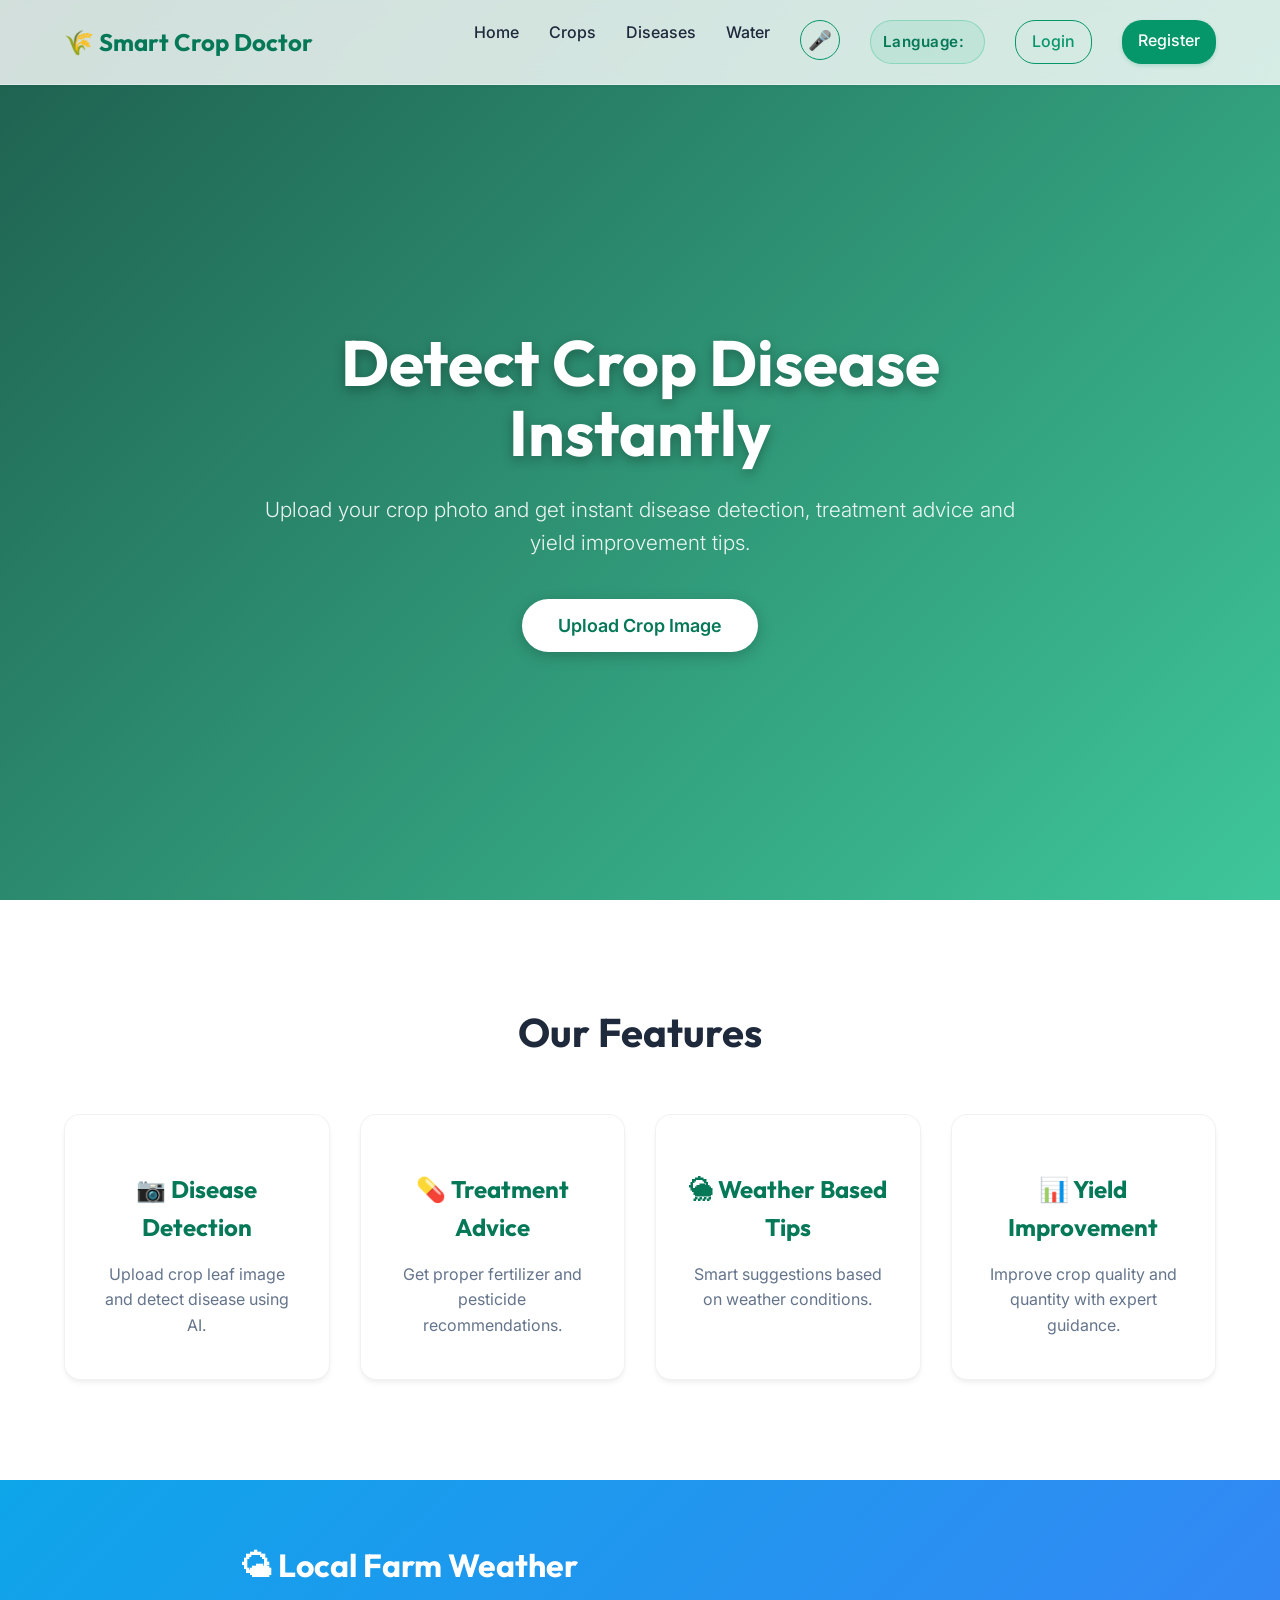
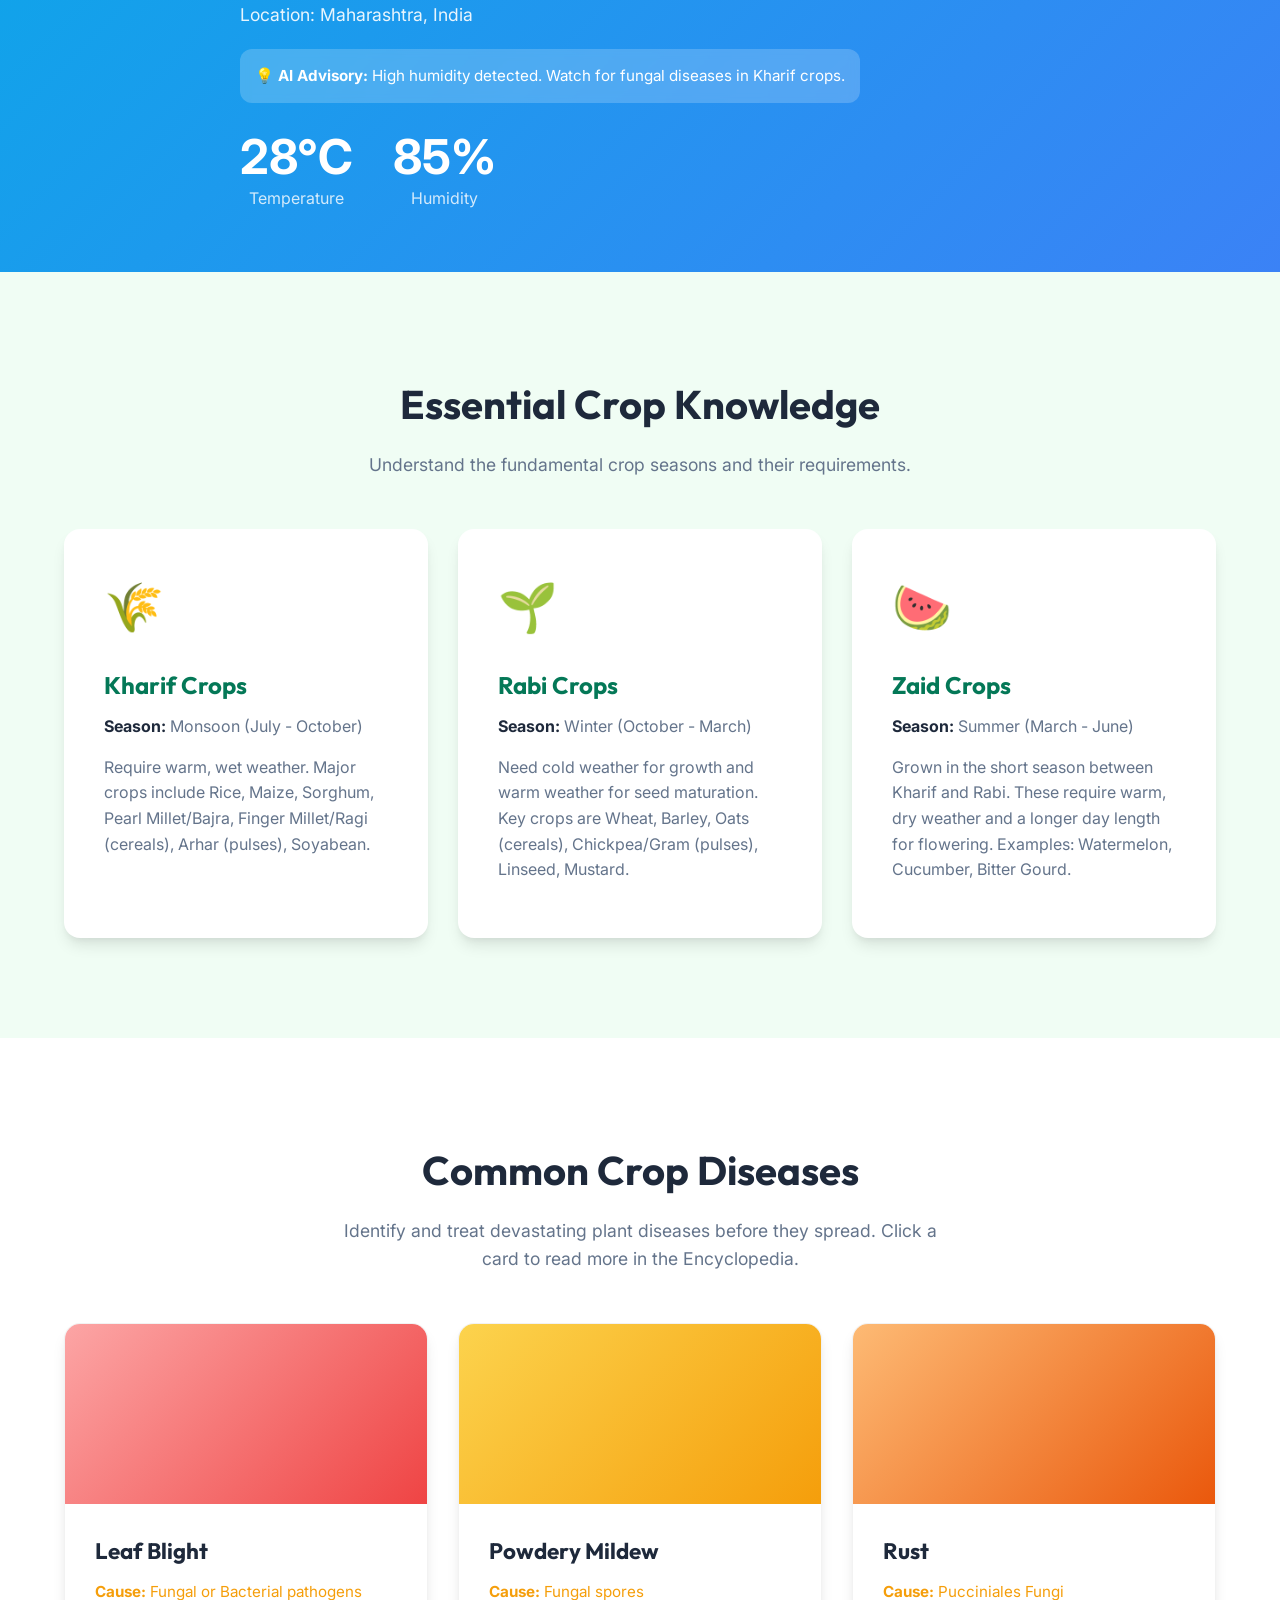
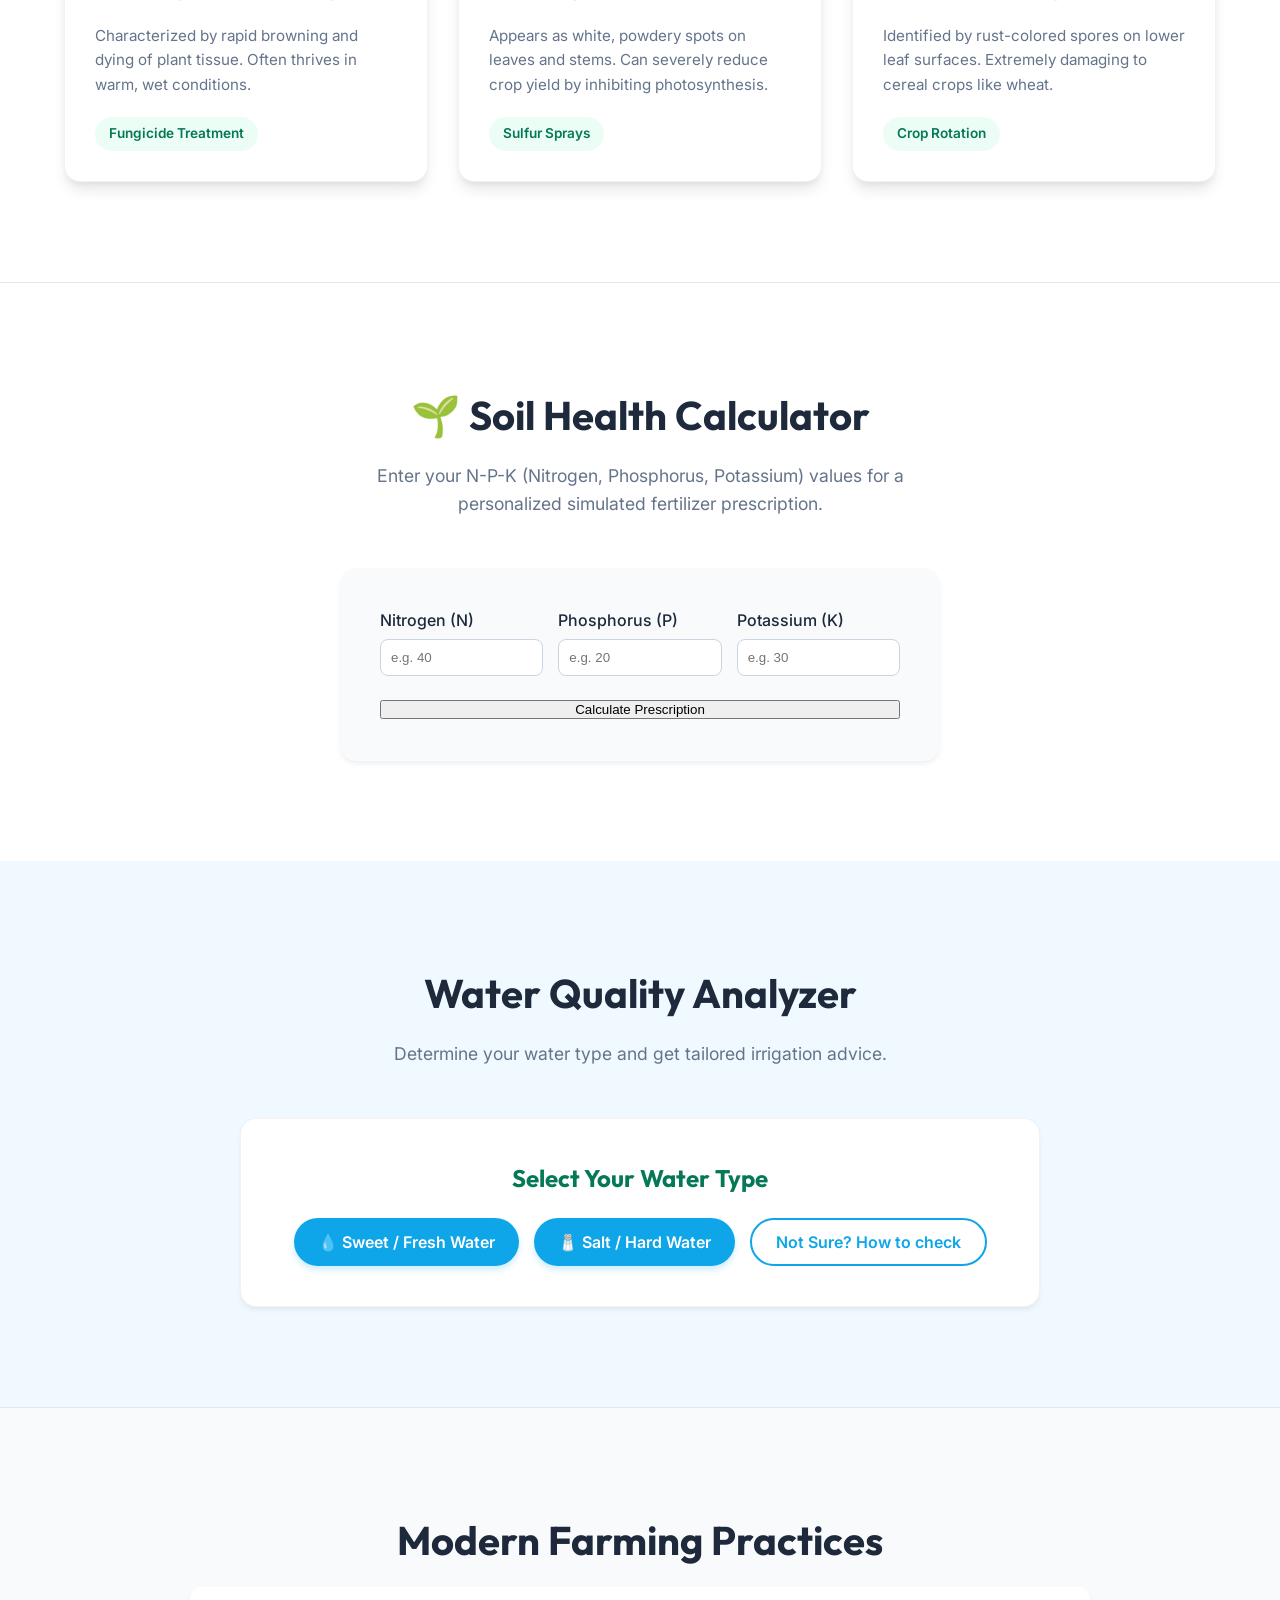
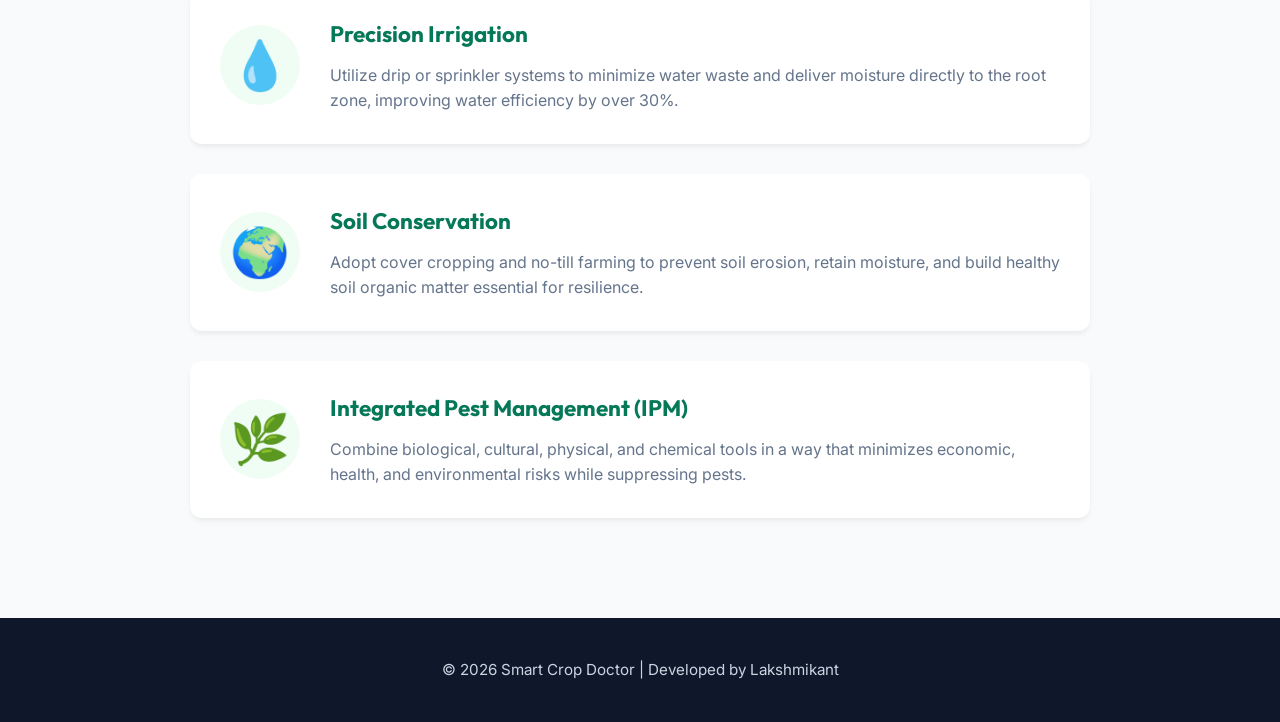
==== commit 7487780d: "add" ====
--- a/index.html
+++ b/index.html
@@ -5,6 +5,10 @@
     <meta charset="UTF-8">
     <meta name="viewport" content="width=device-width, initial-scale=1.0">
     <title>Smart Crop Doctor | Advanced Plant Care</title>
+    <!-- PWA Setup -->
+    <link rel="manifest" href="manifest.json">
+    <meta name="theme-color" content="#059669">
+    <link rel="apple-touch-icon" href="https://cdn-icons-png.flaticon.com/512/3204/3204121.png">
     <!-- Google Fonts -->
     <link
         href="https://fonts.googleapis.com/css2?family=Inter:wght@300;400;500;600;700&family=Outfit:wght@400;600;700&display=swap"
@@ -23,6 +27,7 @@
             <a href="index.html#crops">Crops</a>
             <a href="index.html#diseases">Diseases</a>
             <a href="index.html#water-quality">Water</a>
+            <button id="voiceBtn" class="nav-btn" title="Voice Assistant" style="background: transparent; border: 1px solid var(--primary-color); font-size: 1.2rem; cursor: pointer; border-radius: 50%; width: 40px; height: 40px; display: flex; align-items: center; justify-content: center;">🎤</button>
             <div class="nav-translate-wrapper">
                 <span class="language-label">Language:</span>
                 <div id="google_translate_element" class="translate-container"></div>
@@ -61,6 +66,29 @@
             <div class="card">
                 <h3>📊 Yield Improvement</h3>
                 <p>Improve crop quality and quantity with expert guidance.</p>
+            </div>
+        </div>
+    </section>
+
+    <!-- Weather Widget (F-04) Mock -->
+    <section class="info-section" style="background: linear-gradient(135deg, #0ea5e9, #3b82f6); color: white; padding: 60px 5%;">
+        <div style="max-width: 800px; margin: 0 auto; display: flex; align-items: center; justify-content: space-between; flex-wrap: wrap; gap: 30px;">
+            <div style="text-align: left;">
+                <h2 style="font-size: 2rem; margin-bottom: 10px;">🌤 Local Farm Weather</h2>
+                <p style="opacity: 0.9; font-size: 1.1rem;" id="weather-location">Detecting location...</p>
+                <div style="margin-top: 20px; font-size: 0.95rem; background: rgba(255,255,255,0.2); padding: 15px; border-radius: var(--border-radius-md); backdrop-filter: blur(5px);">
+                    <strong>💡 AI Advisory:</strong> <span id="weather-advisory">High humidity detected. Watch for fungal diseases in Kharif crops.</span>
+                </div>
+            </div>
+            <div style="display: flex; gap: 40px; text-align: center;">
+                <div>
+                    <div style="font-size: 3rem; font-weight: 700; line-height: 1;">28°C</div>
+                    <div style="opacity: 0.8; margin-top: 5px;">Temperature</div>
+                </div>
+                <div>
+                    <div style="font-size: 3rem; font-weight: 700; line-height: 1;">85%</div>
+                    <div style="opacity: 0.8; margin-top: 5px;">Humidity</div>
+                </div>
             </div>
         </div>
     </section>
@@ -97,9 +125,9 @@
     <!-- Common Diseases Section -->
     <section class="info-section diseases-info" id="diseases">
         <h2 class="section-title">Common Crop Diseases</h2>
-        <p class="section-subtitle">Identify and treat devastating plant diseases before they spread.</p>
+        <p class="section-subtitle">Identify and treat devastating plant diseases before they spread. Click a card to read more in the Encyclopedia.</p>
         <div class="grid-container">
-            <div class="disease-card fade-in">
+            <div class="disease-card fade-in" onclick="openDiseaseModal('blight')" style="cursor: pointer;">
                 <div class="disease-img red-gradient"></div>
                 <div class="disease-content">
                     <h3>Leaf Blight</h3>
@@ -109,7 +137,7 @@
                     <span class="treatment-badge">Fungicide Treatment</span>
                 </div>
             </div>
-            <div class="disease-card fade-in">
+            <div class="disease-card fade-in" onclick="openDiseaseModal('mildew')" style="cursor: pointer;">
                 <div class="disease-img orange-gradient"></div>
                 <div class="disease-content">
                     <h3>Powdery Mildew</h3>
@@ -119,7 +147,7 @@
                     <span class="treatment-badge">Sulfur Sprays</span>
                 </div>
             </div>
-            <div class="disease-card fade-in">
+            <div class="disease-card fade-in" onclick="openDiseaseModal('rust')" style="cursor: pointer;">
                 <div class="disease-img brown-gradient"></div>
                 <div class="disease-content">
                     <h3>Rust</h3>
@@ -128,6 +156,34 @@
                         wheat.</p>
                     <span class="treatment-badge">Crop Rotation</span>
                 </div>
+            </div>
+        </div>
+    </section>
+
+    <!-- Soil Health Calculator (F-08) Mock -->
+    <section class="info-section" style="background-color: var(--surface-color); border-top: 1px solid #e2e8f0;">
+        <h2 class="section-title">🌱 Soil Health Calculator</h2>
+        <p class="section-subtitle">Enter your N-P-K (Nitrogen, Phosphorus, Potassium) values for a personalized simulated fertilizer prescription.</p>
+        
+        <div style="max-width: 600px; margin: 0 auto; background: #f8fafc; padding: 40px; border-radius: var(--border-radius-lg); box-shadow: var(--shadow-sm); text-align: left;">
+            <div style="display: flex; gap: 15px; margin-bottom: 20px;">
+                <div style="flex: 1;">
+                    <label style="display: block; margin-bottom: 5px; font-weight: 500;">Nitrogen (N)</label>
+                    <input type="number" id="soil-n" placeholder="e.g. 40" style="width: 100%; padding: 10px; border: 1px solid #cbd5e1; border-radius: 8px;">
+                </div>
+                <div style="flex: 1;">
+                    <label style="display: block; margin-bottom: 5px; font-weight: 500;">Phosphorus (P)</label>
+                    <input type="number" id="soil-p" placeholder="e.g. 20" style="width: 100%; padding: 10px; border: 1px solid #cbd5e1; border-radius: 8px;">
+                </div>
+                <div style="flex: 1;">
+                    <label style="display: block; margin-bottom: 5px; font-weight: 500;">Potassium (K)</label>
+                    <input type="number" id="soil-k" placeholder="e.g. 30" style="width: 100%; padding: 10px; border: 1px solid #cbd5e1; border-radius: 8px;">
+                </div>
+            </div>
+            <button class="login-btn" onclick="calculateSoil()" style="width: 100%;">Calculate Prescription</button>
+            
+            <div id="soil-result" style="display: none; margin-top: 25px; padding: 20px; background: #ecfccb; border: 1px solid #d9f99d; border-radius: 8px;">
+                <!-- Result injected here -->
             </div>
         </div>
     </section>
@@ -220,6 +276,33 @@
             <div id="analysisResult" class="analysis-result fade-in" style="display: none;">
                 <!-- Results will be injected here -->
             </div>
+            
+            <div id="saveResultContainer" style="display: none; margin-top: 15px;">
+                <button class="login-btn" onclick="saveScanResult()" style="width: 100%; border-radius: 50px;">💾 Save to My Scan History</button>
+            </div>
+        </div>
+    </div>
+
+    <!-- Dashboard Modal -->
+    <div id="dashboardModal" class="modal-overlay">
+        <div class="modal-content fade-in" style="max-width: 600px; max-height: 80vh; overflow-y: auto; text-align: left; padding: 30px;">
+            <span class="close-modal" onclick="closeDashboardModal()">&times;</span>
+            <h2 style="display: flex; align-items: center; gap: 10px; margin-bottom: 5px;"><span style="font-size: 1.5rem;">📊</span> My Dashboard</h2>
+            <p style="margin-bottom: 25px;">Track your crop disease scan history.</p>
+
+            <div id="scanHistoryContainer">
+                <!-- Scan history injected via JS -->
+            </div>
+        </div>
+    </div>
+
+    <!-- Disease Encyclopedia Modal -->
+    <div id="diseaseModal" class="modal-overlay">
+        <div class="modal-content fade-in" style="max-width: 700px; max-height: 80vh; overflow-y: auto; text-align: left; padding: 40px;">
+            <span class="close-modal" onclick="document.getElementById('diseaseModal').classList.remove('active')">&times;</span>
+            <div id="encyclopediaContent">
+                <!-- Content injected via JS -->
+            </div>
         </div>
     </div>
 
--- a/style.css
+++ b/style.css
@@ -794,7 +794,11 @@
     border-radius: var(--border-radius-md);
     text-align: left;
     border-left: 4px solid #0ea5e9;
-    animation: fadeIn 0.4s ease;
+    opacity: 0;
+}
+
+.water-result.fade-in-active {
+    animation: fadeIn 0.4s ease forwards;
 }
 
 .water-result h4 {
@@ -851,10 +855,20 @@
     nav {
         margin-top: 15px;
         gap: 15px;
+        flex-wrap: wrap;
+        justify-content: center;
     }
 
     .hero {
         padding-top: 140px;
+    }
+    
+    .hero h1 {
+        font-size: 2.2rem;
+    }
+    
+    .hero p {
+        font-size: 1rem;
     }
 
     .practice-item {
@@ -868,4 +882,69 @@
         border-left: none;
         border-bottom: 4px solid var(--primary-color);
     }
+}
+
+@media (max-width: 480px) {
+    header .logo {
+        font-size: 20px;
+    }
+    
+    nav {
+        gap: 10px;
+    }
+    
+    nav a {
+        font-size: 14px;
+    }
+    
+    .nav-btn {
+        padding: 6px 12px;
+        font-size: 14px;
+    }
+    
+    .hero {
+        padding: 160px 15px 40px;
+    }
+    
+    .hero button {
+        padding: 12px 24px;
+        font-size: 16px;
+    }
+
+    .section-title {
+        font-size: 1.8rem;
+    }
+
+    .card {
+        padding: 20px 15px;
+    }
+
+    .info-card {
+        padding: 25px 20px;
+    }
+    
+    .disease-content {
+        padding: 20px;
+    }
+    
+    .water-card {
+        padding: 25px 20px;
+    }
+    
+    .water-btn {
+        width: 100%;
+    }
+
+    .upload-options {
+        gap: 10px;
+    }
+    
+    .preview-actions {
+        flex-direction: column;
+    }
+    
+    .modal-content {
+        padding: 25px 20px;
+        width: 95%;
+    }
 }
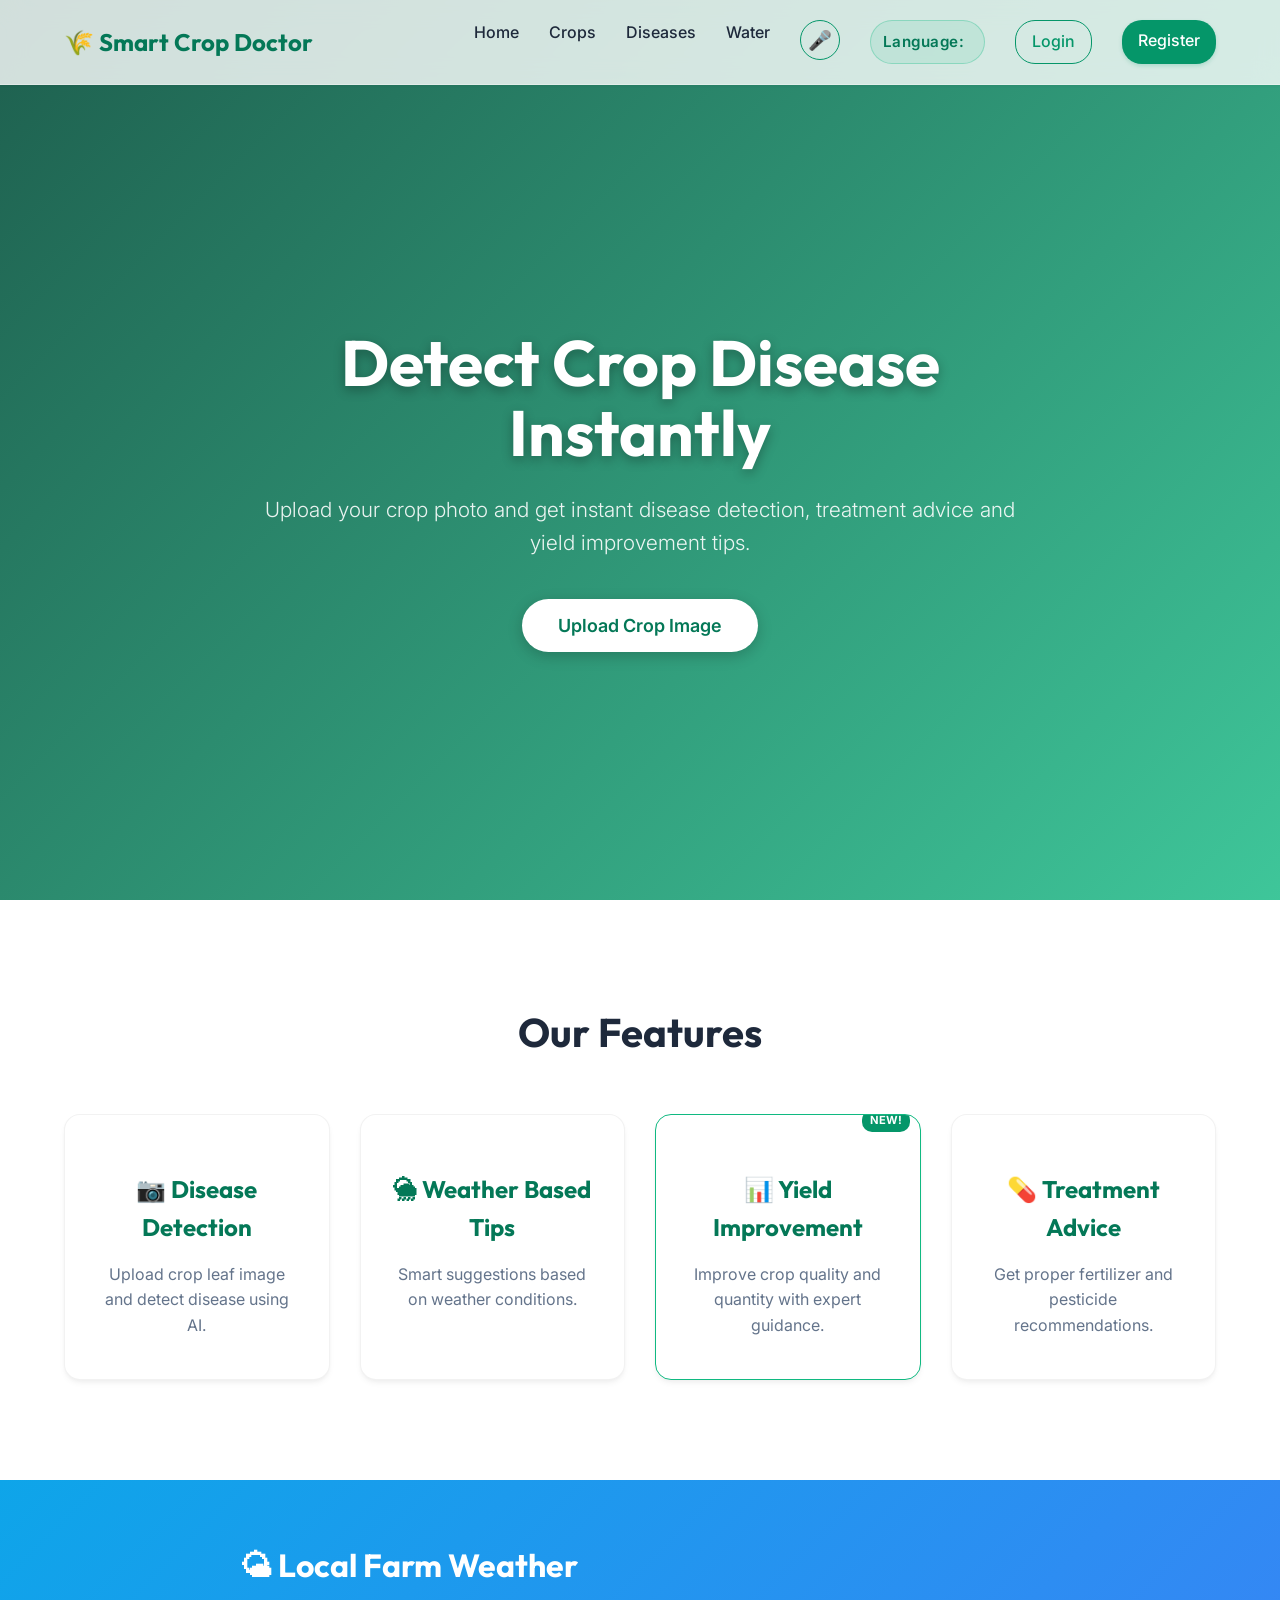
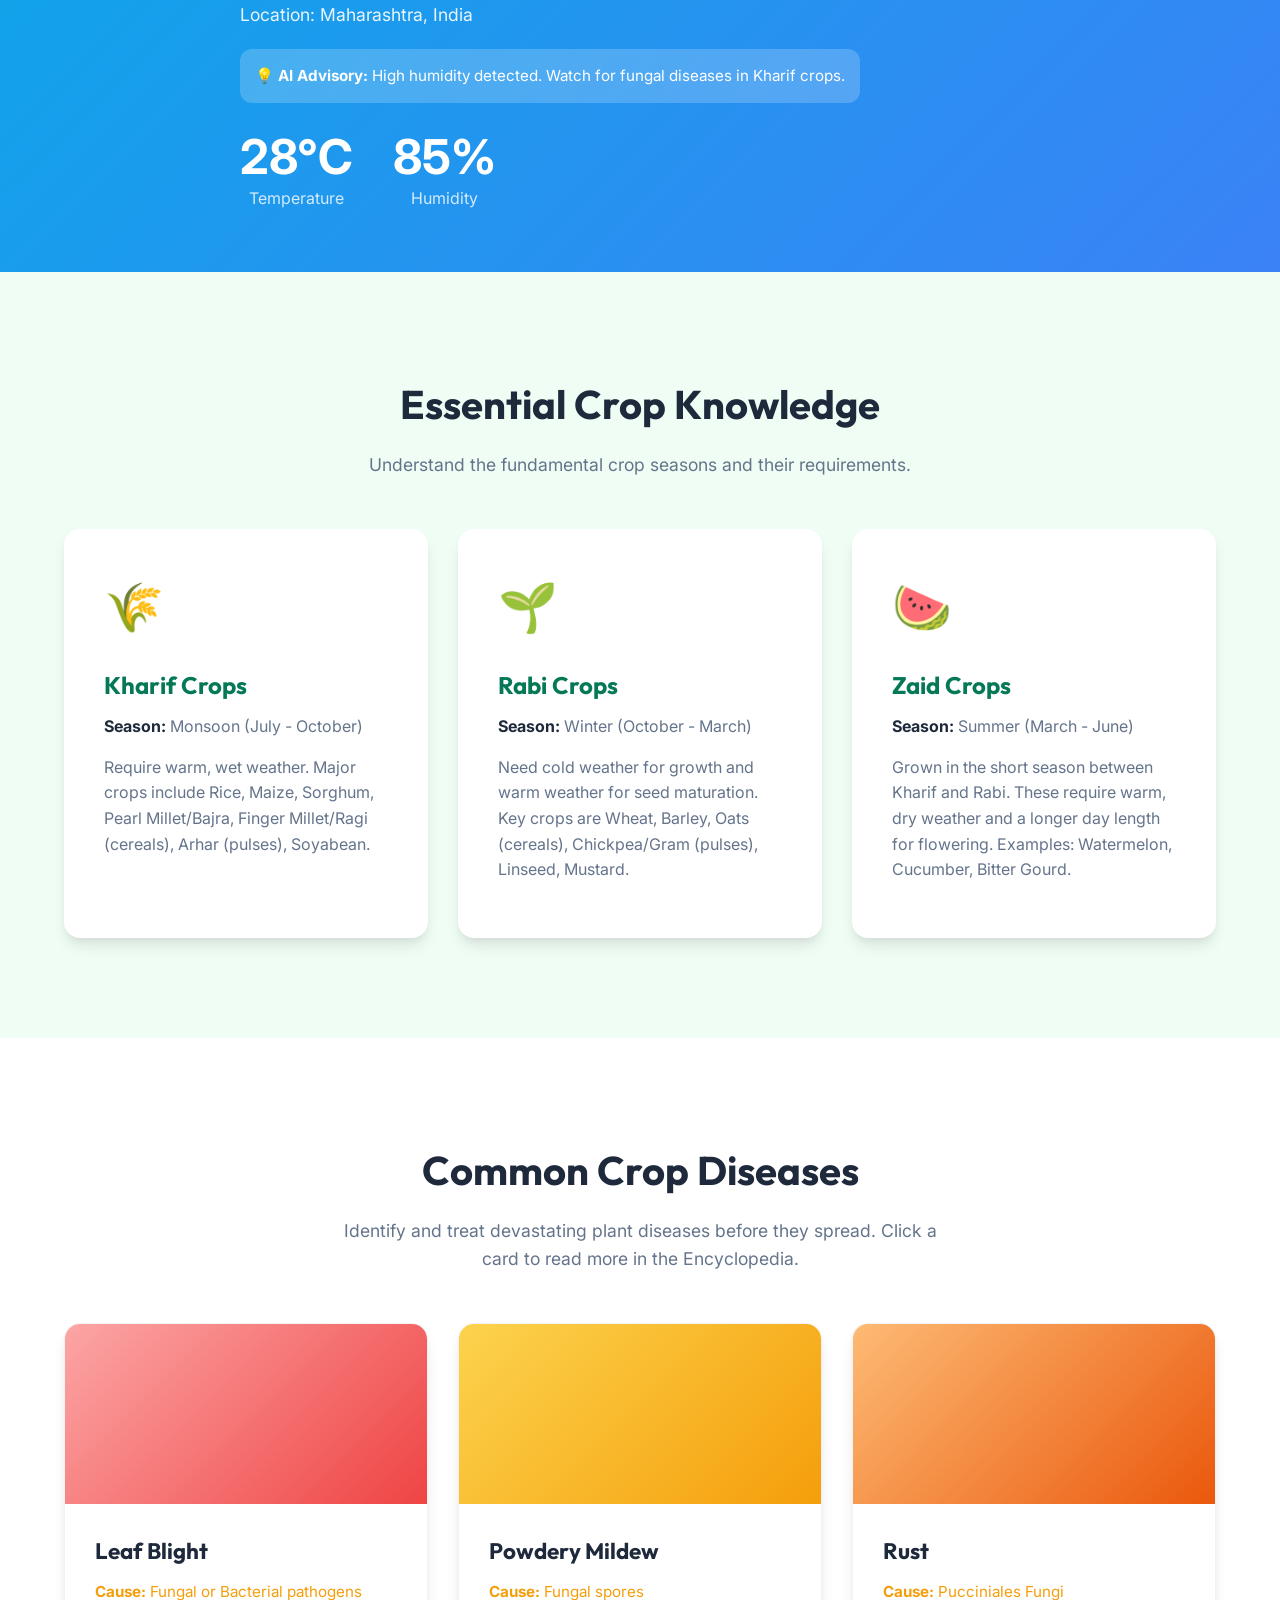
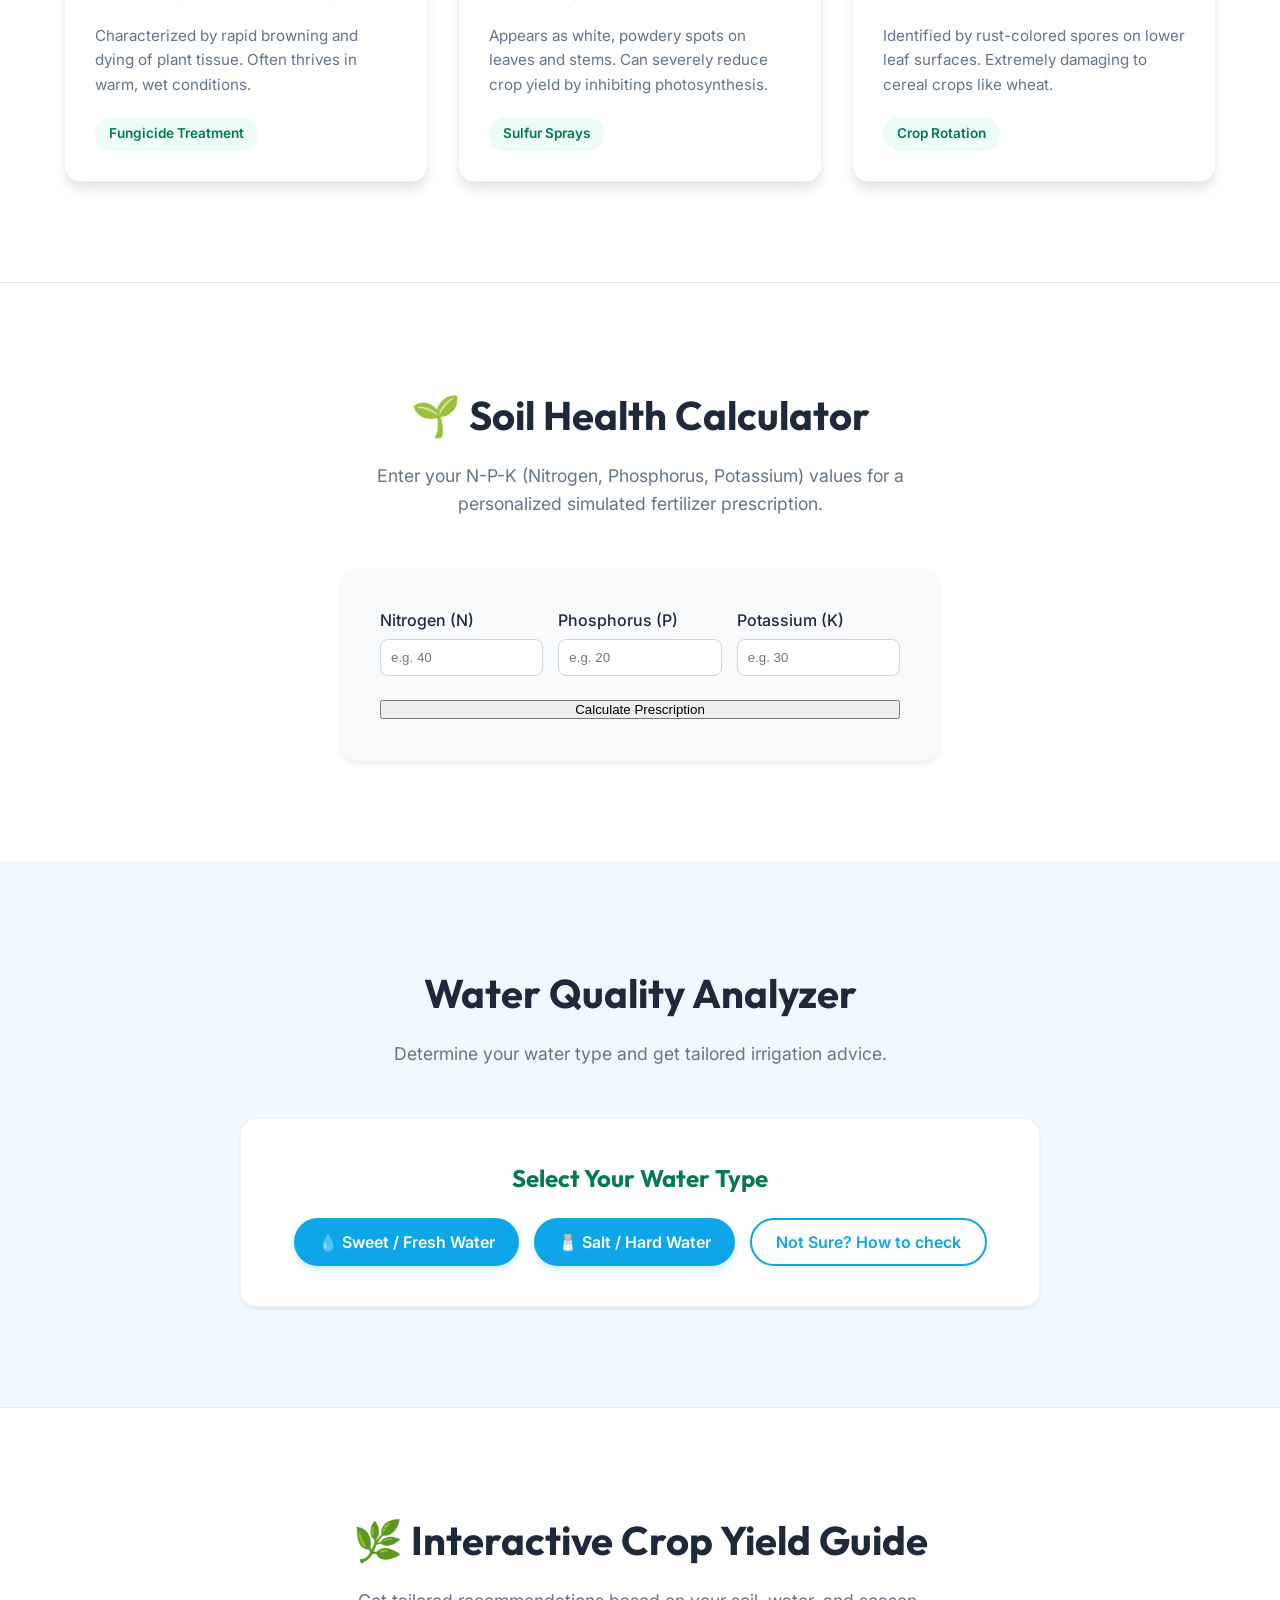
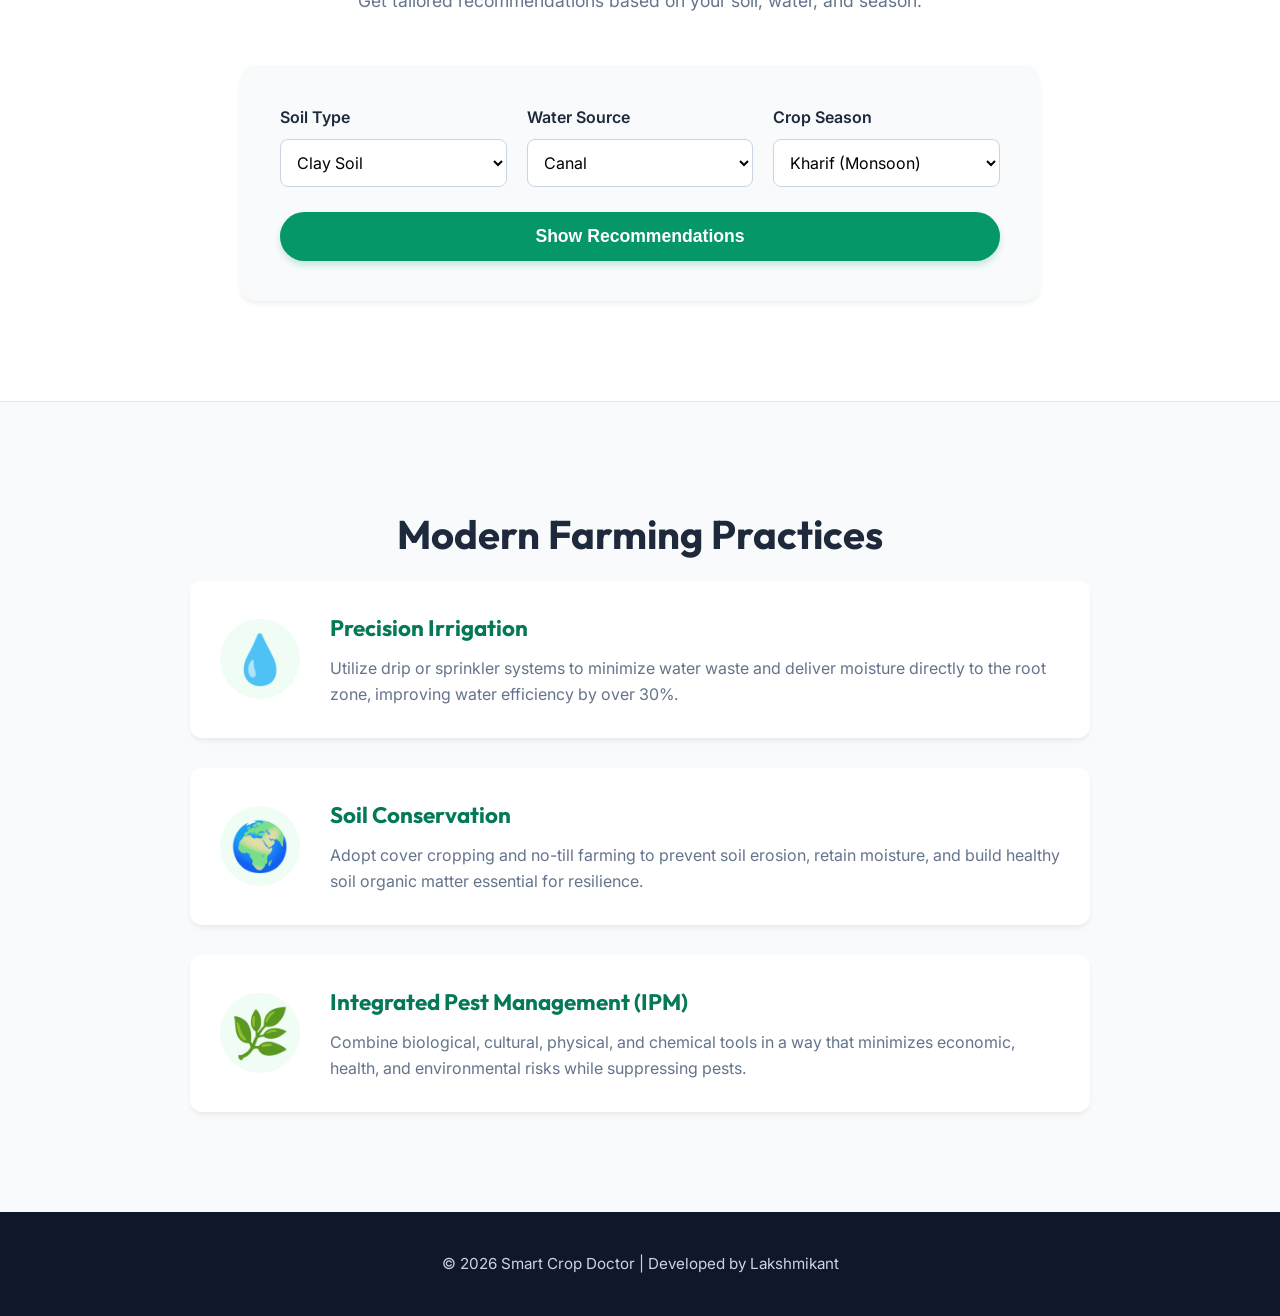
==== commit 96273401: "yield" ====
--- a/index.html
+++ b/index.html
@@ -51,21 +51,22 @@
     <section class="features">
         <h2>Our Features</h2>
         <div class="feature-box">
-            <div class="card">
+            <div class="card" onclick="document.querySelector('.hero').scrollIntoView({behavior: 'smooth'})" style="cursor: pointer;">
                 <h3>📷 Disease Detection</h3>
                 <p>Upload crop leaf image and detect disease using AI.</p>
             </div>
-            <div class="card">
+            <div class="card" onclick="document.getElementById('weather-location').scrollIntoView({behavior: 'smooth'})" style="cursor: pointer;">
+                <h3>🌦 Weather Based Tips</h3>
+                <p>Smart suggestions based on weather conditions.</p>
+            </div>
+            <div class="card" onclick="document.getElementById('yield-guide').scrollIntoView({behavior: 'smooth'})" style="cursor: pointer; position: relative; overflow: hidden; border: 1px solid var(--primary-light);">
+                <div style="position: absolute; top: -5px; right: 10px; background: var(--primary-color); color: white; font-size: 0.7rem; padding: 2px 8px; border-radius: 10px; font-weight: bold;">NEW!</div>
+                <h3>📊 Yield Improvement</h3>
+                <p>Improve crop quality and quantity with expert guidance.</p>
+            </div>
+            <div class="card" onclick="document.getElementById('crops').scrollIntoView({behavior: 'smooth'})" style="cursor: pointer;">
                 <h3>💊 Treatment Advice</h3>
                 <p>Get proper fertilizer and pesticide recommendations.</p>
-            </div>
-            <div class="card">
-                <h3>🌦 Weather Based Tips</h3>
-                <p>Smart suggestions based on weather conditions.</p>
-            </div>
-            <div class="card">
-                <h3>📊 Yield Improvement</h3>
-                <p>Improve crop quality and quantity with expert guidance.</p>
             </div>
         </div>
     </section>
@@ -206,6 +207,52 @@
         </div>
     </section>
 
+    <!-- Interactive Crop Yield Guide -->
+    <section class="info-section yield-guide" id="yield-guide" style="background-color: var(--surface-color); border-top: 1px solid #e2e8f0;">
+        <h2 class="section-title">🌿 Interactive Crop Yield Guide</h2>
+        <p class="section-subtitle">Get tailored recommendations based on your soil, water, and season.</p>
+        
+        <div style="max-width: 800px; margin: 0 auto; background: #f8fafc; padding: 40px; border-radius: var(--border-radius-lg); box-shadow: var(--shadow-sm); text-align: left;">
+            <div style="display: grid; grid-template-columns: repeat(auto-fit, minmax(200px, 1fr)); gap: 20px; margin-bottom: 25px;">
+                <div>
+                    <label style="display: block; margin-bottom: 8px; font-weight: 600; color: var(--text-main);">Soil Type</label>
+                    <select id="guide-soil" style="width: 100%; padding: 12px; border: 1px solid #cbd5e1; border-radius: 8px; font-family: inherit; font-size: 1rem; background-color: white;">
+                        <option value="clay">Clay Soil</option>
+                        <option value="sandy">Sandy Soil</option>
+                        <option value="loamy">Loamy Soil</option>
+                        <option value="black">Black Soil</option>
+                        <option value="red">Red Soil</option>
+                        <option value="alluvial">Alluvial Soil</option>
+                    </select>
+                </div>
+                <div>
+                    <label style="display: block; margin-bottom: 8px; font-weight: 600; color: var(--text-main);">Water Source</label>
+                    <select id="guide-water" style="width: 100%; padding: 12px; border: 1px solid #cbd5e1; border-radius: 8px; font-family: inherit; font-size: 1rem; background-color: white;">
+                        <option value="canal">Canal</option>
+                        <option value="rainfed">Rainfed</option>
+                        <option value="borewell">Borewell (Groundwater)</option>
+                        <option value="drip">Drip Irrigation</option>
+                        <option value="pond">Pond / Tank</option>
+                    </select>
+                </div>
+                <div>
+                    <label style="display: block; margin-bottom: 8px; font-weight: 600; color: var(--text-main);">Crop Season</label>
+                    <select id="guide-season" style="width: 100%; padding: 12px; border: 1px solid #cbd5e1; border-radius: 8px; font-family: inherit; font-size: 1rem; background-color: white;">
+                        <option value="kharif">Kharif (Monsoon)</option>
+                        <option value="rabi">Rabi (Winter)</option>
+                        <option value="zaid">Zaid (Summer)</option>
+                    </select>
+                </div>
+            </div>
+            
+            <button class="login-btn" onclick="showYieldRecommendations()" style="width: 100%; padding: 14px; font-size: 1.1rem; border-radius: 50px; background-color: var(--primary-color); color: white; border: none; font-weight: 600; cursor: pointer; transition: all 0.3s; box-shadow: 0 4px 6px rgba(5, 150, 105, 0.2);">Show Recommendations</button>
+            
+            <div id="guide-result-container" class="guide-result-container" style="display: none; margin-top: 30px;">
+                <!-- Result dynamically injected here -->
+            </div>
+        </div>
+    </section>
+
     <!-- Agriculture Best Practices -->
     <section class="info-section best-practices" id="practices">
         <h2 class="section-title">Modern Farming Practices</h2>
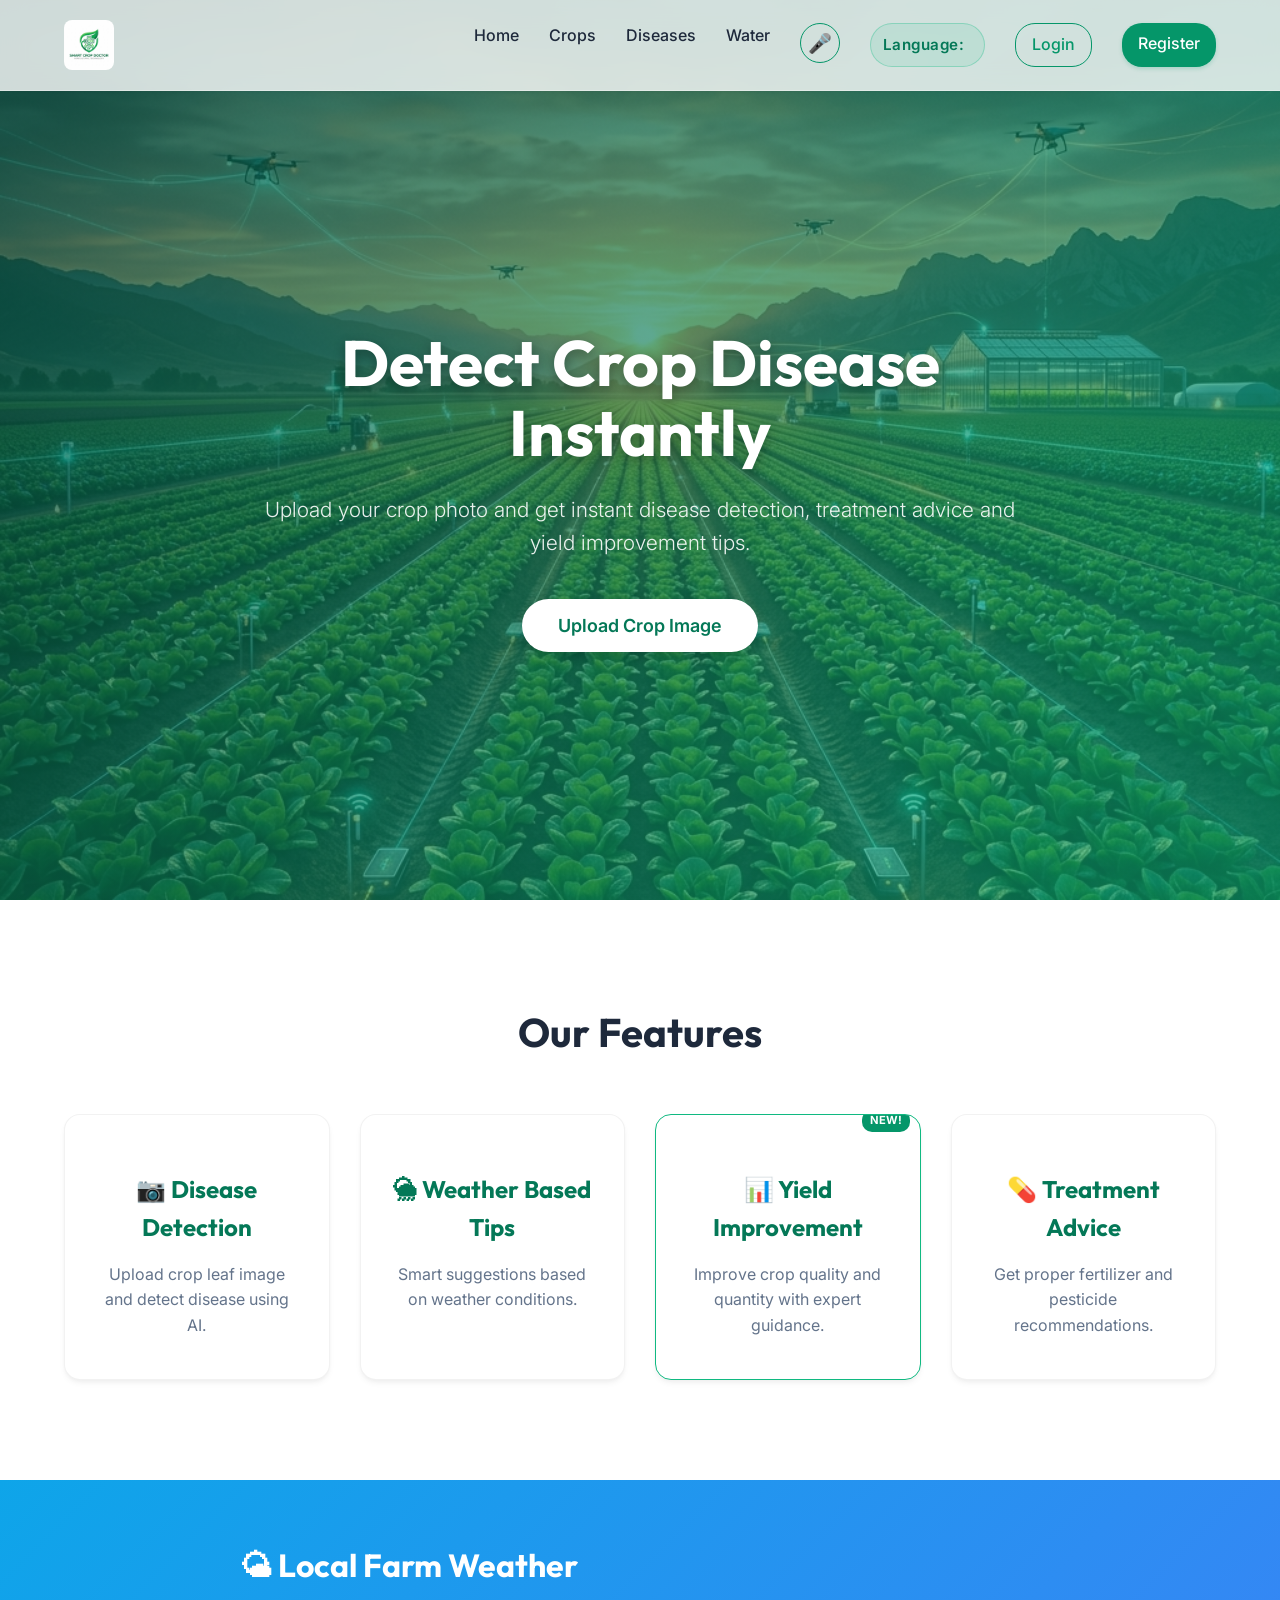
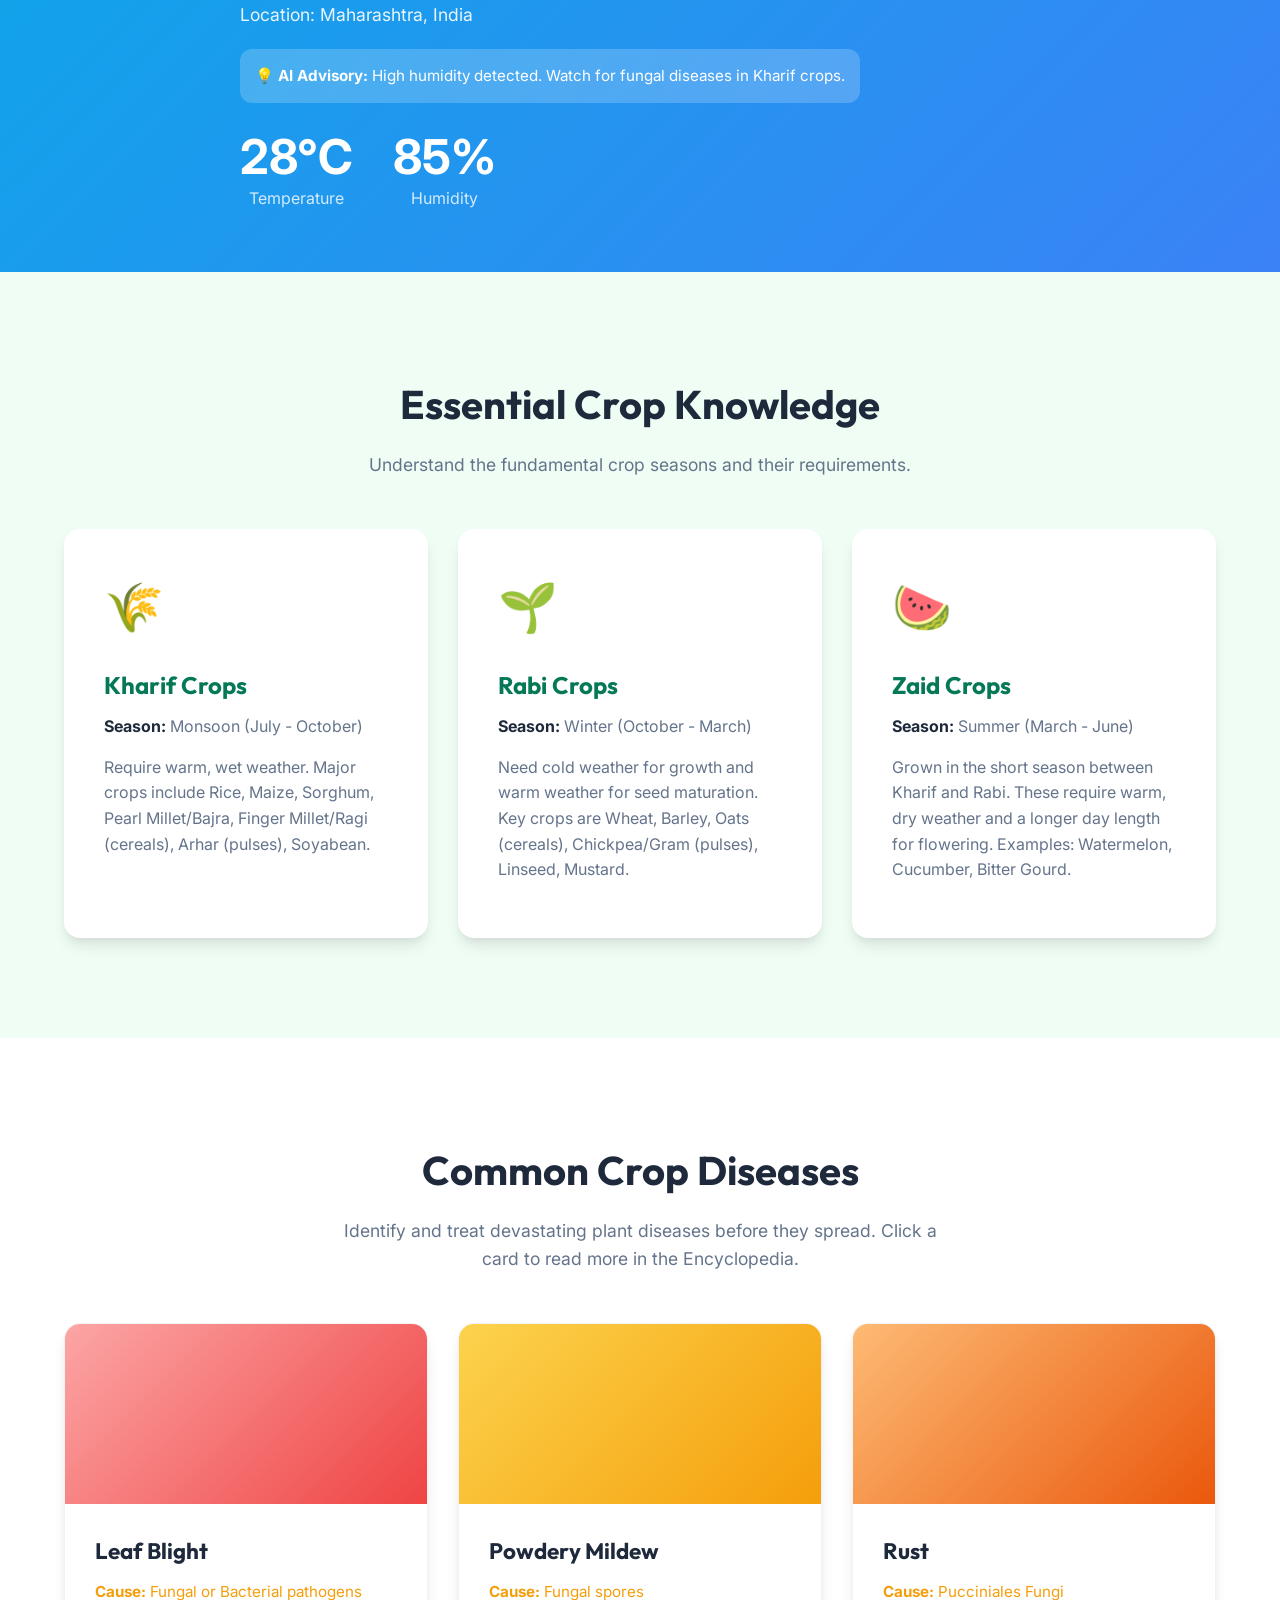
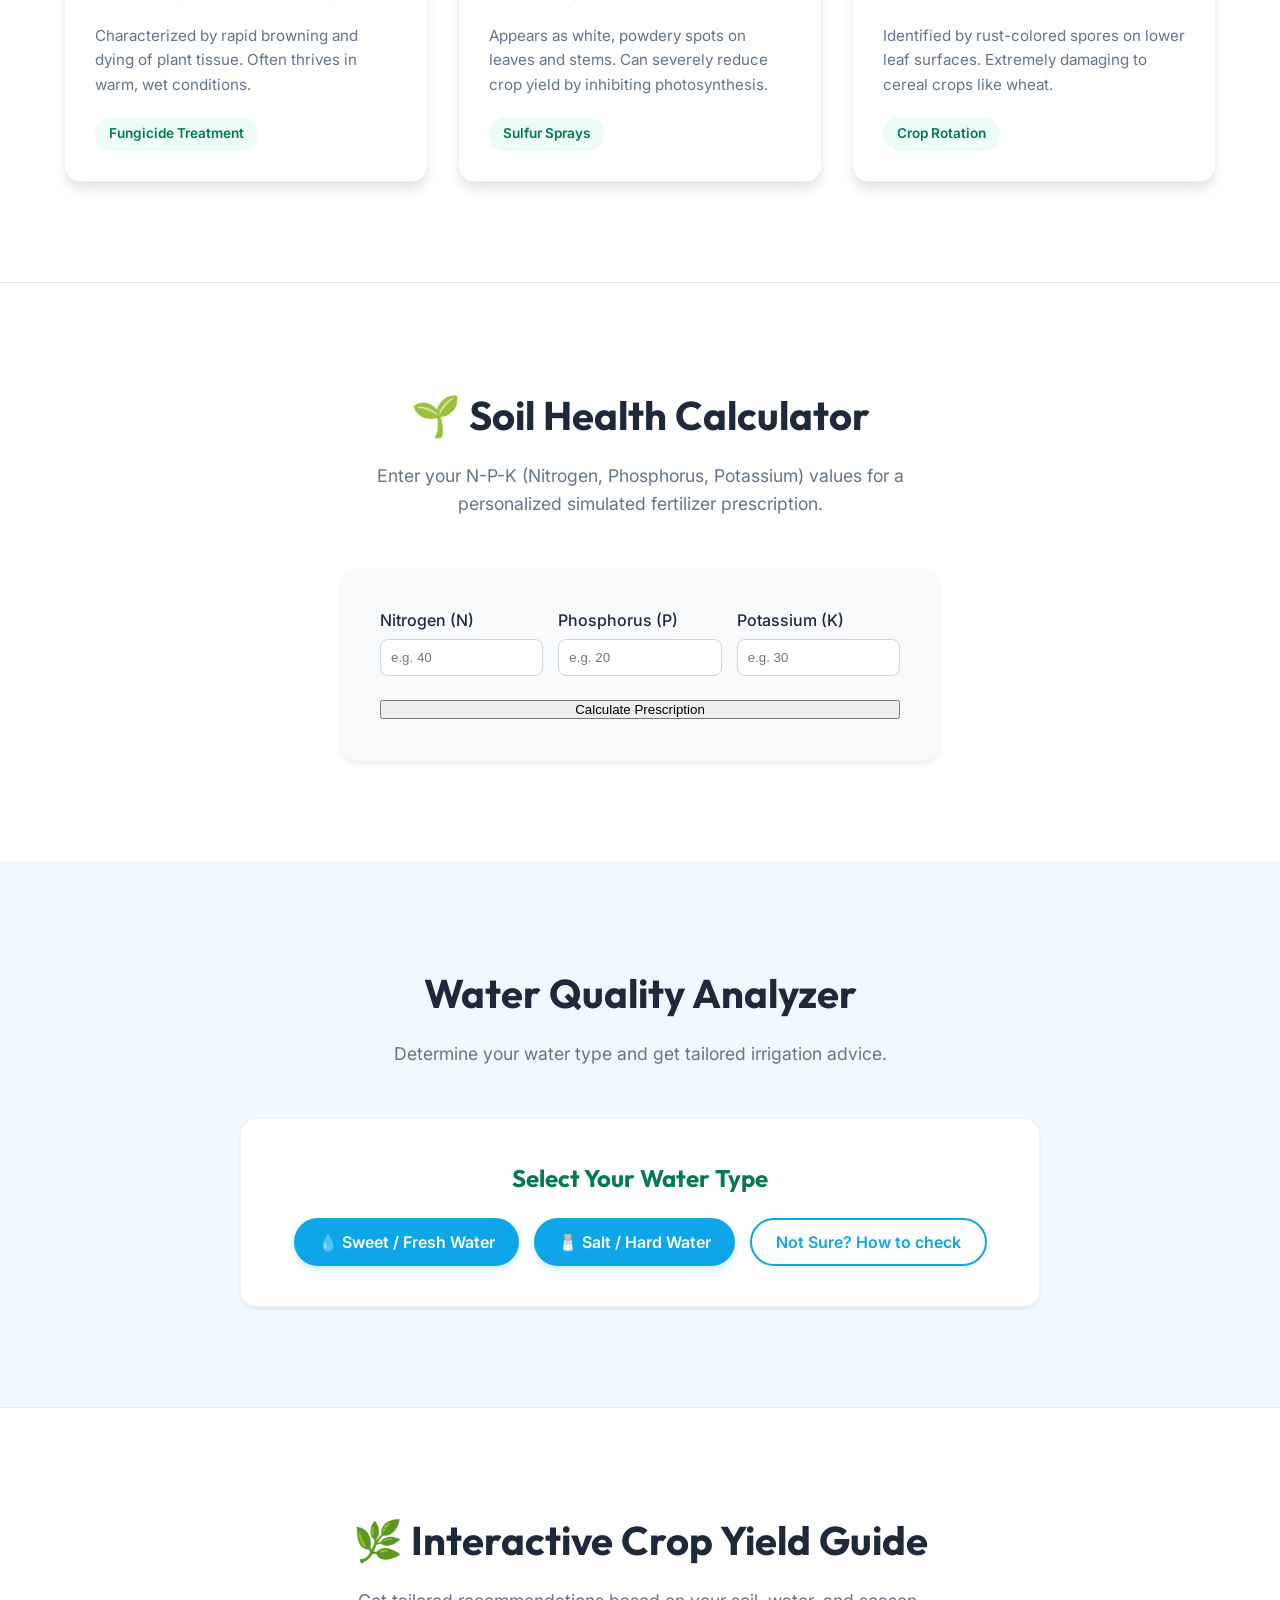
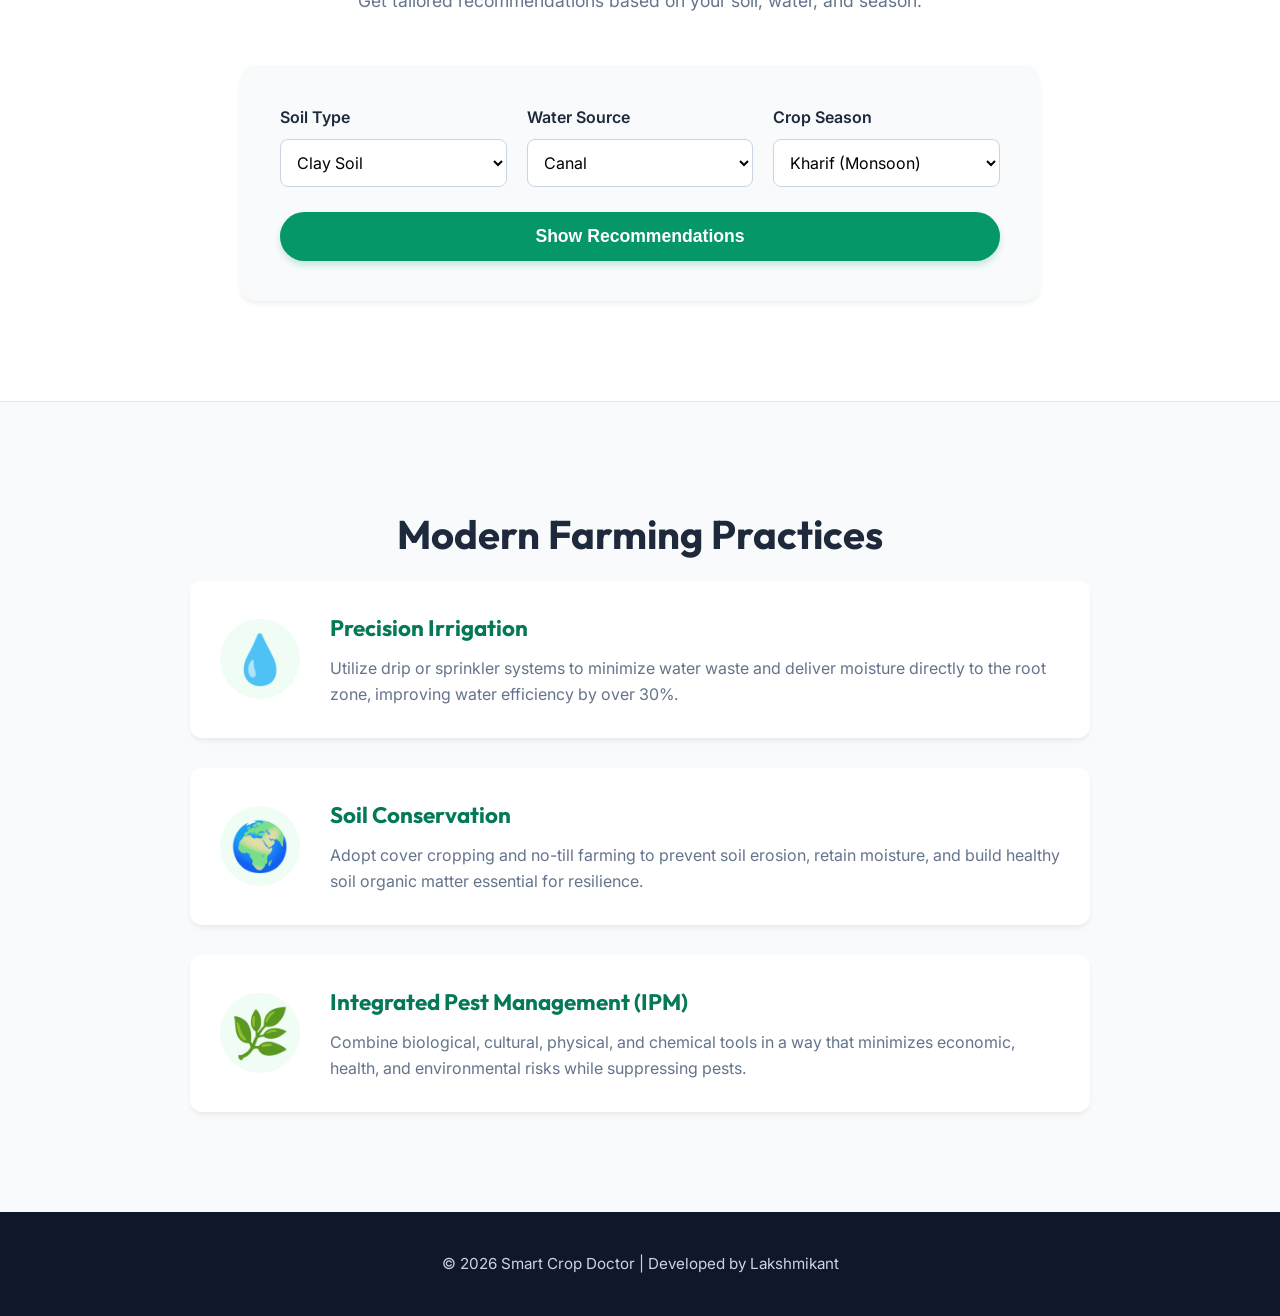
==== commit d21fc829: "add symbol" ====
--- a/index.html
+++ b/index.html
@@ -21,7 +21,7 @@
 
     <!-- Navigation Bar -->
     <header>
-        <div class="logo">🌾 Smart Crop Doctor</div>
+        <div class="logo"><img src="logo.png" alt="Smart Crop Doctor" style="height: 50px; border-radius: 8px;"></div>
         <nav>
             <a href="index.html">Home</a>
             <a href="index.html#crops">Crops</a>
@@ -330,18 +330,7 @@
         </div>
     </div>
 
-    <!-- Dashboard Modal -->
-    <div id="dashboardModal" class="modal-overlay">
-        <div class="modal-content fade-in" style="max-width: 600px; max-height: 80vh; overflow-y: auto; text-align: left; padding: 30px;">
-            <span class="close-modal" onclick="closeDashboardModal()">&times;</span>
-            <h2 style="display: flex; align-items: center; gap: 10px; margin-bottom: 5px;"><span style="font-size: 1.5rem;">📊</span> My Dashboard</h2>
-            <p style="margin-bottom: 25px;">Track your crop disease scan history.</p>
-
-            <div id="scanHistoryContainer">
-                <!-- Scan history injected via JS -->
-            </div>
-        </div>
-    </div>
+
 
     <!-- Disease Encyclopedia Modal -->
     <div id="diseaseModal" class="modal-overlay">
--- a/style.css
+++ b/style.css
@@ -127,7 +127,7 @@
 /* Hero Section */
 .hero {
     min-height: 100vh;
-    background: linear-gradient(135deg, rgba(6, 78, 59, 0.9), rgba(16, 185, 129, 0.8)), url('https://images.unsplash.com/photo-1625246333195-78d9c38ad449?ixlib=rb-4.0.3&auto=format&fit=crop&w=1920&q=80') center/cover no-repeat;
+    background: linear-gradient(135deg, rgba(6, 78, 59, 0.7), rgba(16, 185, 129, 0.6)), url('hero_bg.png') center/cover no-repeat;
     display: flex;
     justify-content: center;
     align-items: center;
